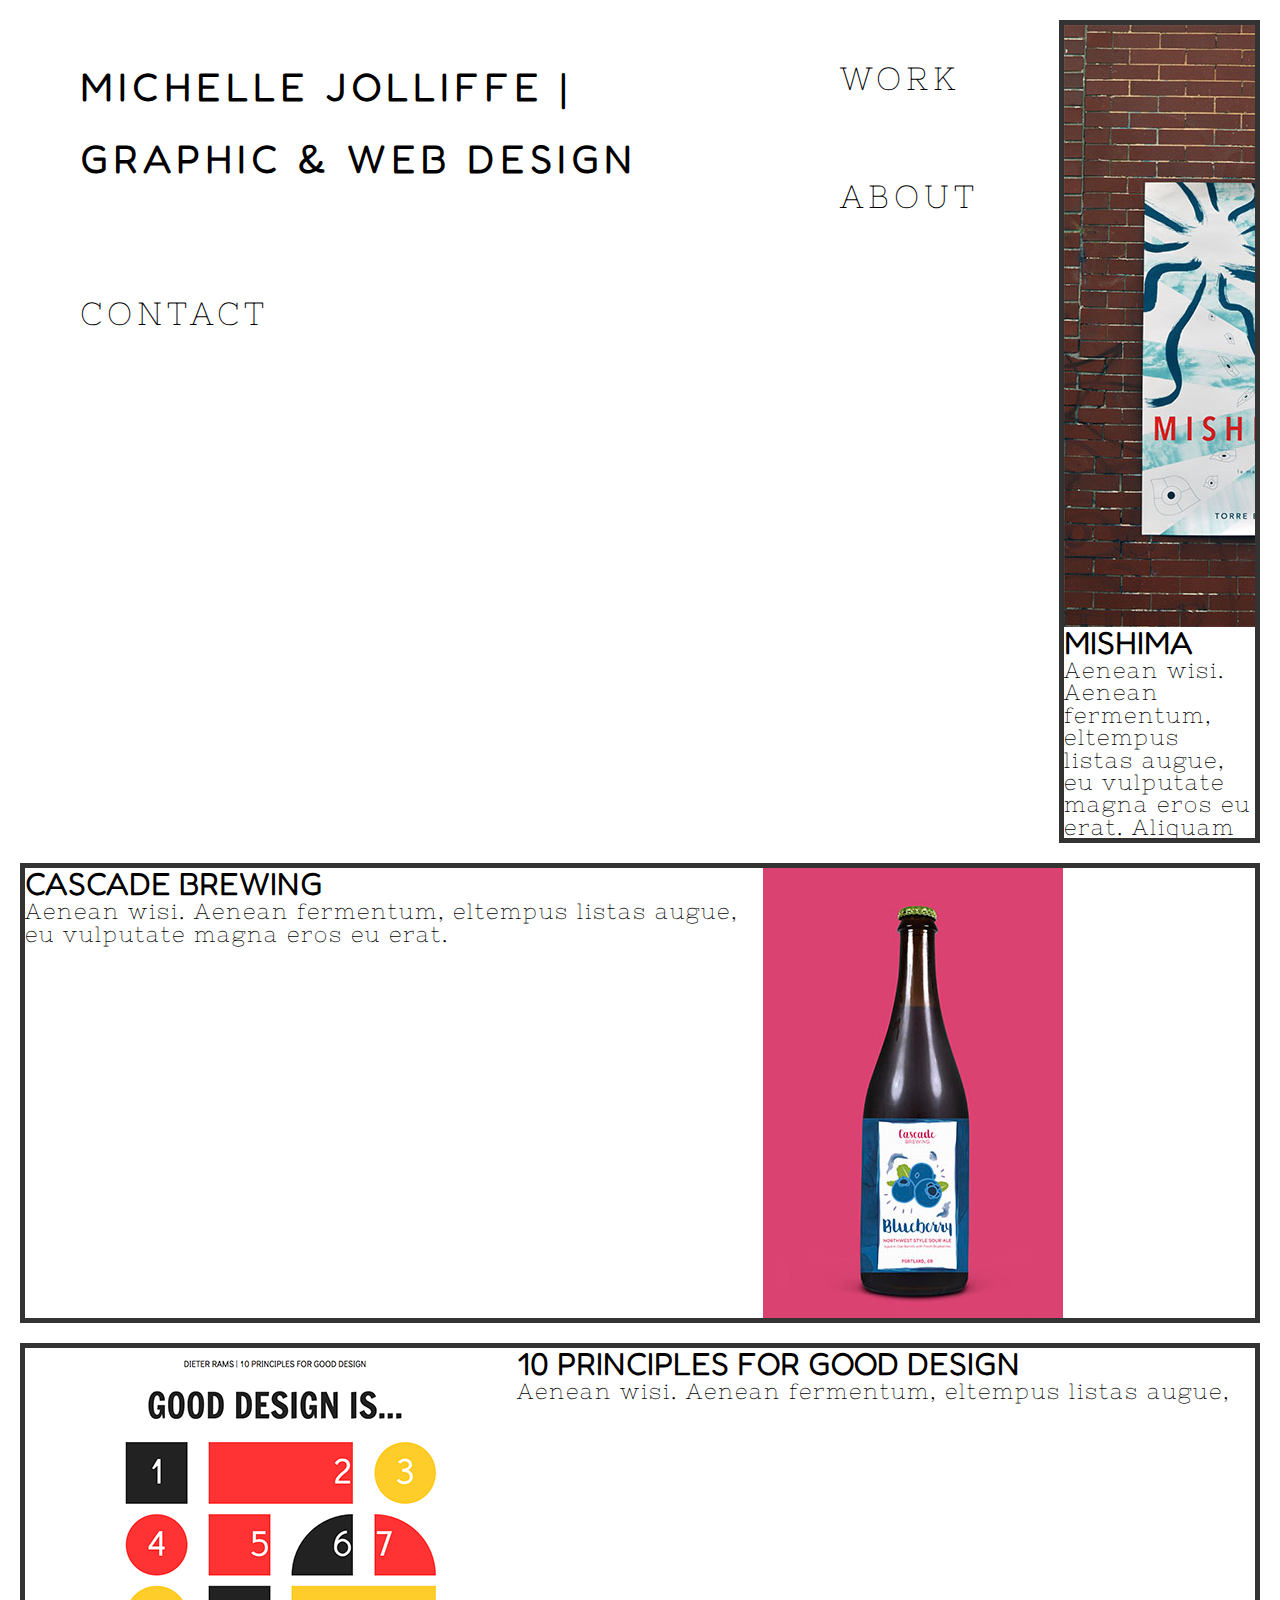
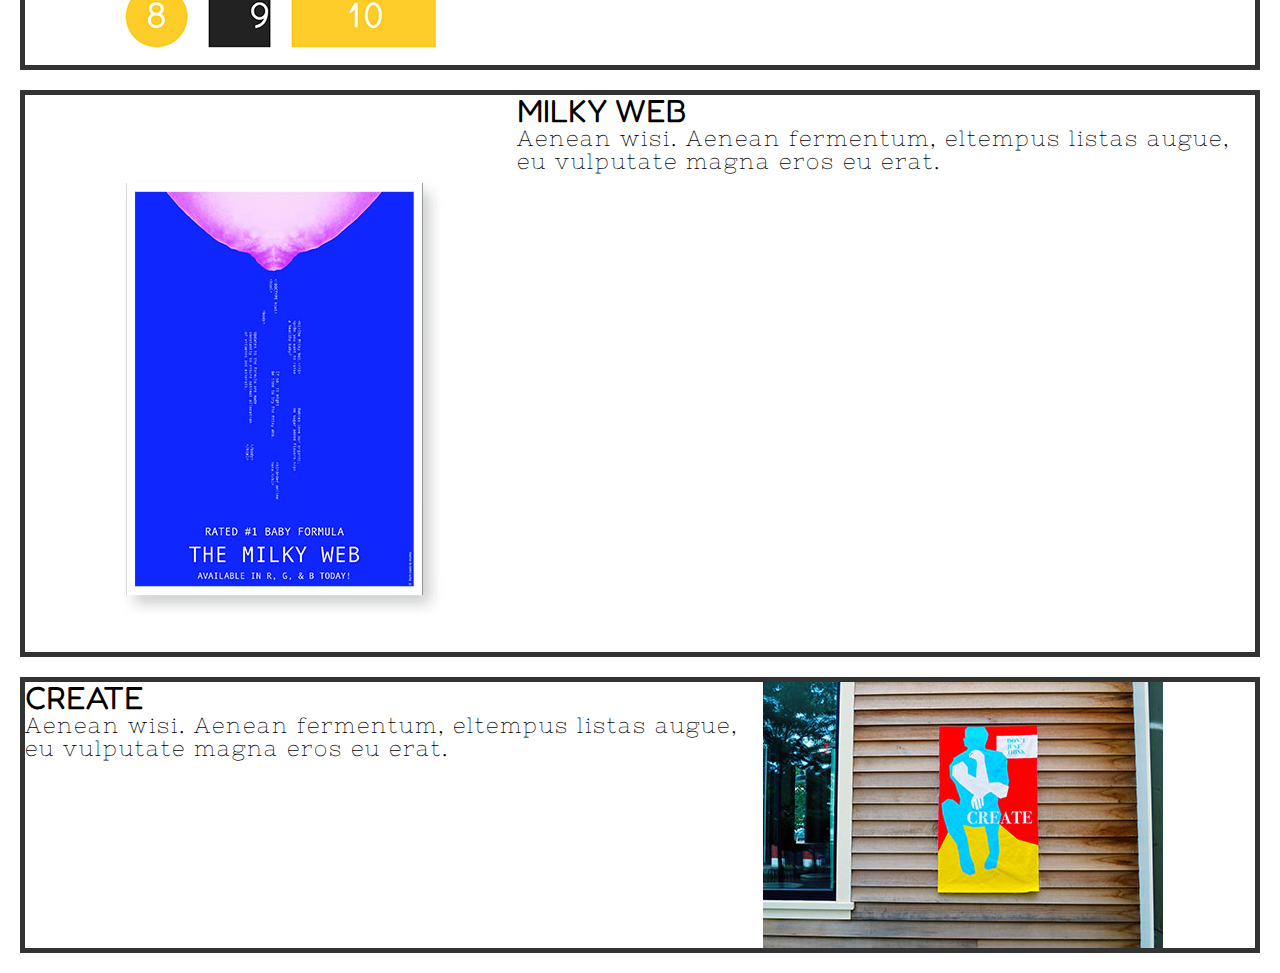
==== index.html @ cec3924f "Fixed navigation" ====
<!DOCTYPE html>
<html>
<head>
    <meta charset="utf-8">
    <meta name="viewport" content="width=device-width, initial-scale=1">
    <title>Michelle Jolliffe | Graphic & Web Design</title>
    <link rel="stylesheet" href="css/style.css">
    <link href='http://fonts.googleapis.com/css?family=Fredoka+One' rel='stylesheet' type='text/css'>
    <link href='http://fonts.googleapis.com/css?family=Nixie+One' rel='stylesheet' type='text/css'>
</head>
<body>
   <header>
      <nav>
         <ul>
            <li><a href="index.html">MICHELLE JOLLIFFE | GRAPHIC & WEB DESIGN</a></li>
            <li><a href="work.html">WORK</a></li>
            <li><a href="about.html">ABOUT</a></li>
            <li><a href="contact.html">CONTACT</a></li>
         </ul>
      </nav>
   </header>
   <main>
       <div class="container">
           <div class="left"><img src="img/mishima400.jpg"></div>
           <h1>MISHIMA</h1>
           <p>Aenean wisi. Aenean fermentum, eltempus listas augue, eu vulputate magna eros eu erat. Aliquam
       </div>
       <div class="container">
           <div class="right"><img src="img/Blueberry300.jpg"></div>
           <h1>CASCADE BREWING</h1>
           <p>Aenean wisi. Aenean fermentum, eltempus listas augue, eu vulputate magna eros eu erat.</p>
       </div>
       <div class="container">
           <div class="left"><img src="img/GoodDesign1-500.png"></div>
           <h1>10 PRINCIPLES FOR GOOD DESIGN</h1>
           <p>Aenean wisi. Aenean fermentum, eltempus listas augue,</p>
       </div>
       <div class="container">
           <div class="left"><img src="img/BoobzWhite500.png"></div>
           <h1>MILKY WEB</h1>
           <p>Aenean wisi. Aenean fermentum, eltempus listas augue, eu vulputate magna eros eu erat.</p>
       </div>
       <div class="container">
           <div class="right"><img src="img/Create400.jpg"></div>
           <h1>CREATE</h1>
           <p>Aenean wisi. Aenean fermentum, eltempus listas augue, eu vulputate magna eros eu erat. </p>
       </div>
   </main>
</body>
</html>
---- css/style.css ----
/* http://meyerweb.com/eric/tools/css/reset/
   v2.0 | 20110126
   License: none (public domain)
*/
html, body, div, span, applet, object, iframe,
h1, h2, h3, h4, h5, h6, p, blockquote, pre,
a, abbr, acronym, address, big, cite, code,
del, dfn, em, img, ins, kbd, q, s, samp,
small, strike, strong, sub, sup, tt, var,
b, u, i, center,
dl, dt, dd, ol, ul, li,
fieldset, form, label, legend,
table, caption, tbody, tfoot, thead, tr, th, td,
article, aside, canvas, details, embed,
figure, figcaption, footer, header, hgroup,
menu, nav, output, ruby, section, summary,
time, mark, audio, video {
  margin: 0;
  padding: 0;
  border: 0;
  font-size: 100%;
  font: inherit;
  vertical-align: baseline;
}

/* HTML5 display-role reset for older browsers */
article, aside, details, figcaption, figure,
footer, header, hgroup, menu, nav, section {
  display: block;
}

body {
  line-height: 1;
}

ol, ul {
  list-style: none;
}

blockquote, q {
  quotes: none;
}

blockquote:before, blockquote:after,
q:before, q:after {
  content: '';
  content: none;
}

table {
  border-collapse: collapse;
  border-spacing: 0;
}

/* ------------------------------------------------------------------------------ *\
   BORDER RADIUS
\* ------------------------------------------------------------------------------ */
/* ------------------------------------------------------------------------------ *\
   TRANSITION
\* ------------------------------------------------------------------------------ */
/* ------------------------------------------------------------------------------ *\
   BOX SHADOW
\* ------------------------------------------------------------------------------ */
/* ------------------------------------------------------------------------------ *\
   LINEAR GRADIENT

   Author: Dan Cederholm
\* ------------------------------------------------------------------------------ */
html {
  background: white;
}

li {
  margin: 0 auto;
  padding: 30px 80px;
  font-family: "Nixie One", cursive;
  font-size: 2em;
  float: left;
  letter-spacing: 5px;
  line-height: 1.8em;
  display: block;
}

li:first-of-type {
  font-family: "Fredoka One", cursive;
  font-size: 2.5em;
  width: 600px;
}

a {
  color: black;
  text-decoration: none;
}

a:hover {
  color: deeppink;
}

.container {
  margin: 20px;
  border: 5px solid #333;
  overflow: auto;
}

.left {
  float: left;
  width: 40%;
}

.right {
  float: right;
  width: 40%;
}

h1 {
  font-family: "Fredoka One", cursive;
  font-size: 2em;
}

p {
  font-family: "Nixie One", cursive;
  font-size: 1.4em;
  letter-spacing: 2px;
  text-align: left;
}

img {
  display: block;
}
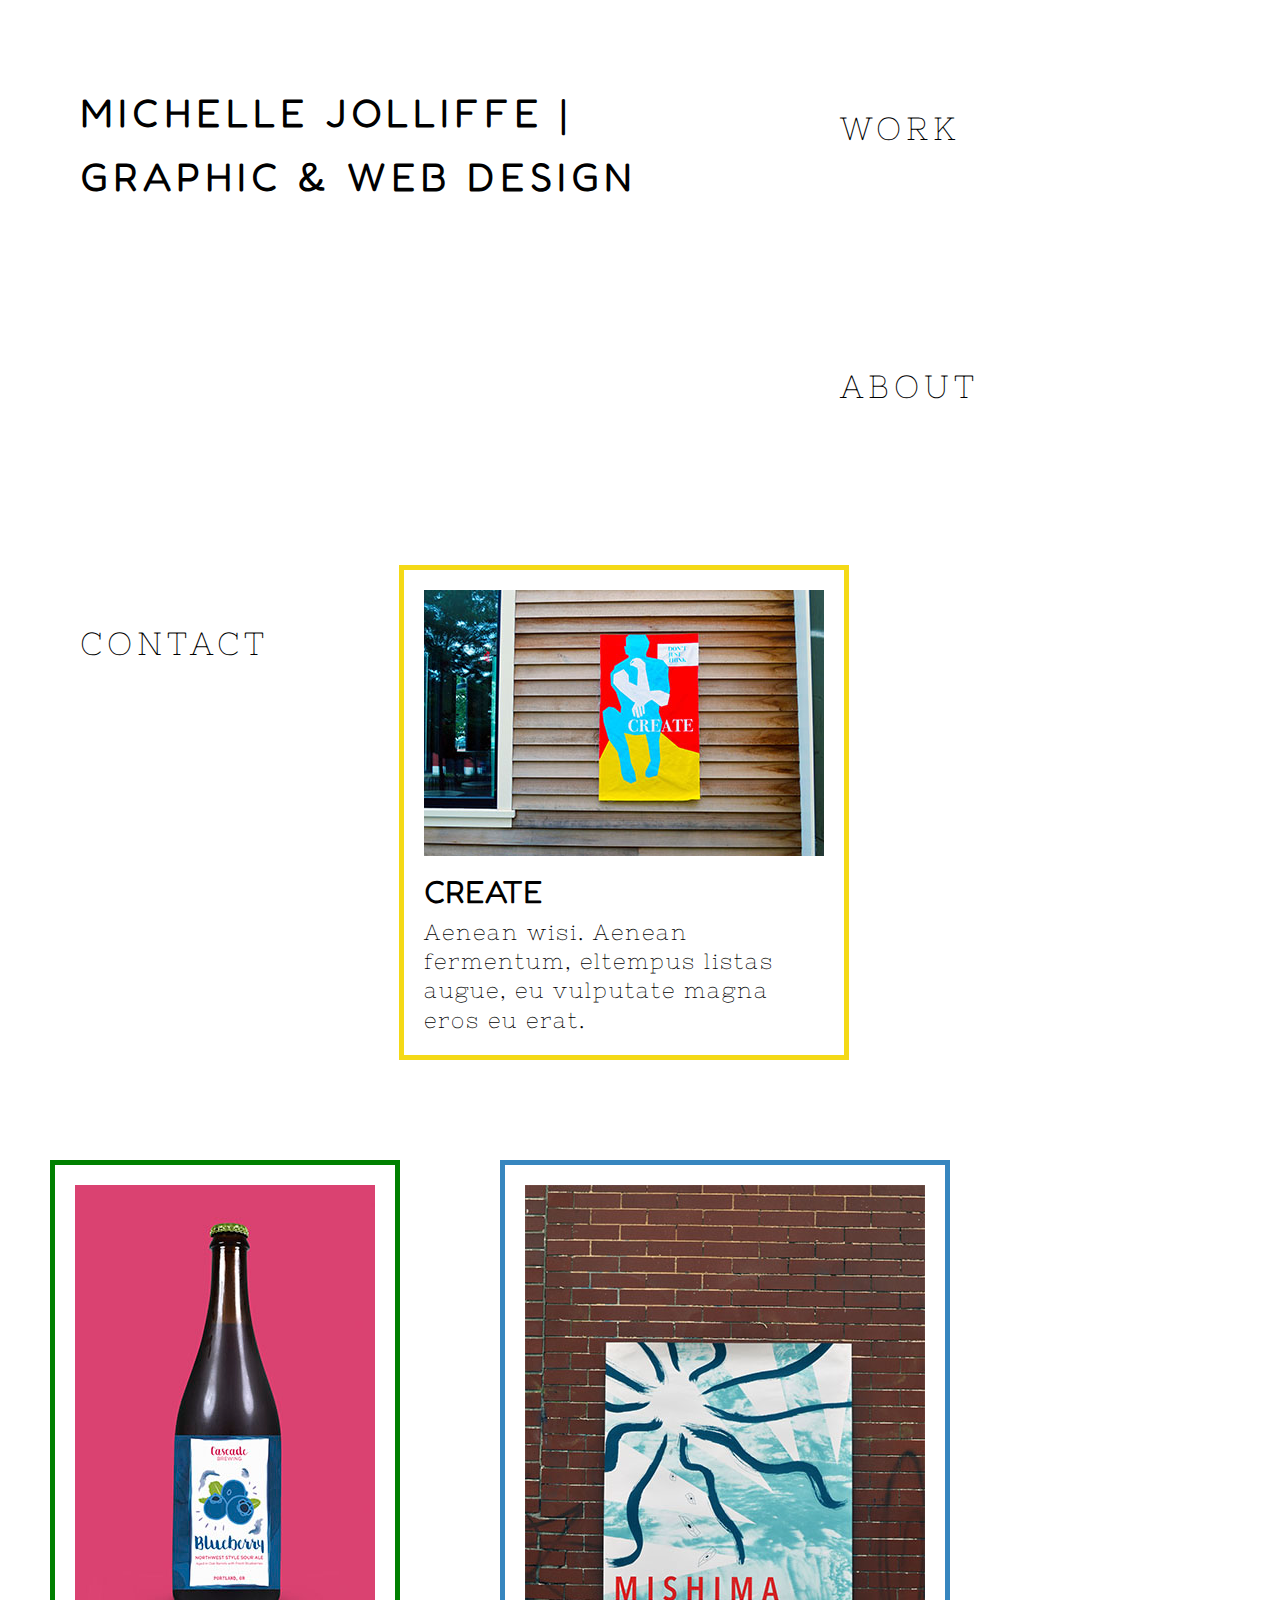
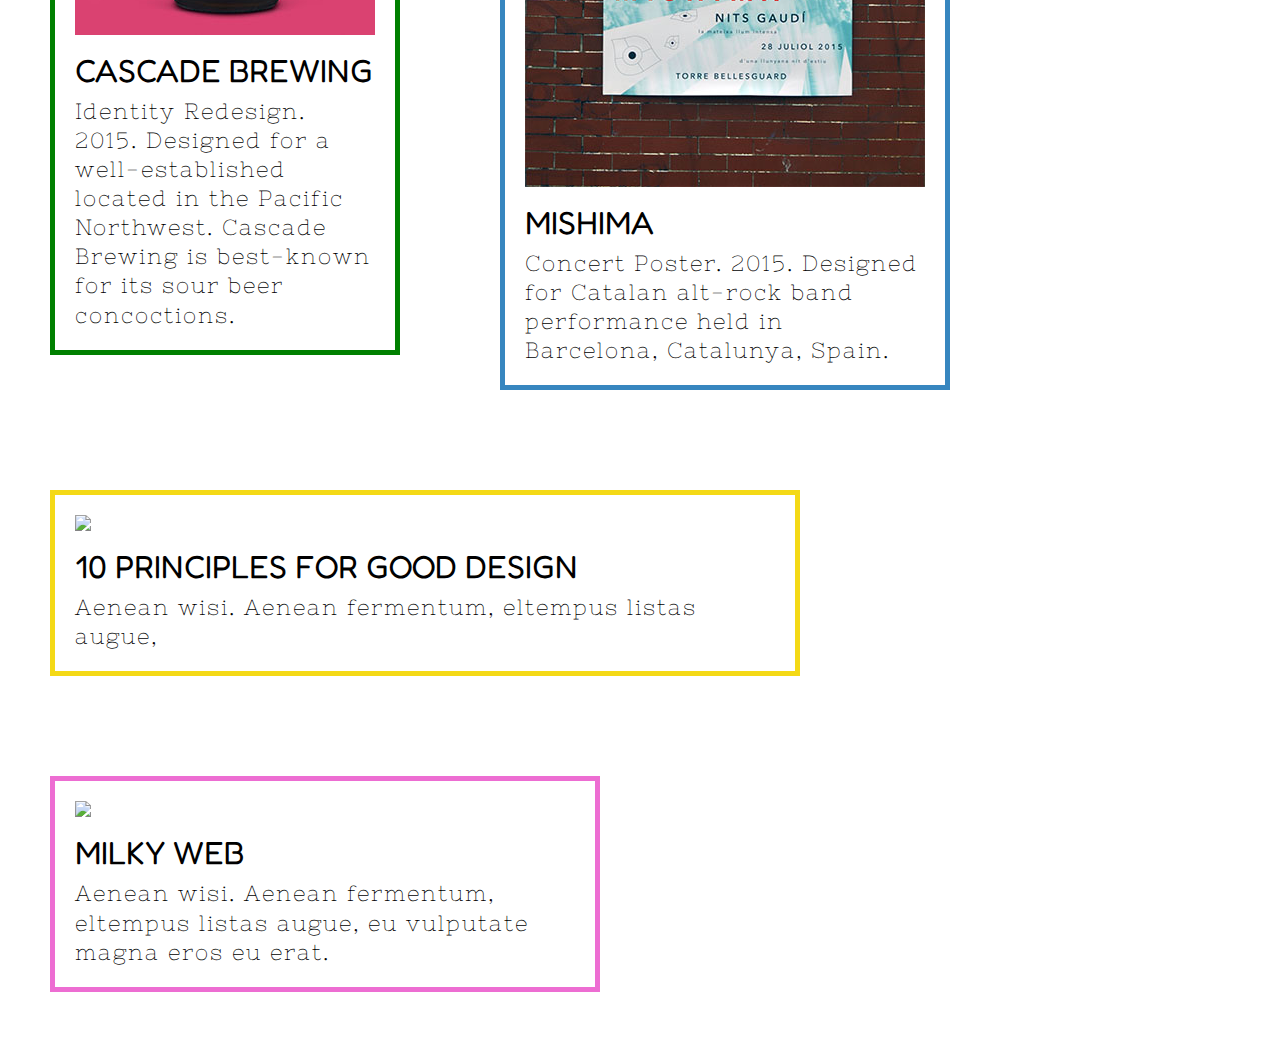
==== commit a2bdd9ed: "Rearrange content to float based on size" ====
--- a/index.html
+++ b/index.html
@@ -20,31 +20,31 @@
       </nav>
    </header>
    <main>
-       <div class="container">
-           <div class="left"><img src="img/mishima400.jpg"></div>
-           <h1>MISHIMA</h1>
-           <p>Aenean wisi. Aenean fermentum, eltempus listas augue, eu vulputate magna eros eu erat. Aliquam
-       </div>
-       <div class="container">
-           <div class="right"><img src="img/Blueberry300.jpg"></div>
-           <h1>CASCADE BREWING</h1>
-           <p>Aenean wisi. Aenean fermentum, eltempus listas augue, eu vulputate magna eros eu erat.</p>
-       </div>
-       <div class="container">
-           <div class="left"><img src="img/GoodDesign1-500.png"></div>
-           <h1>10 PRINCIPLES FOR GOOD DESIGN</h1>
-           <p>Aenean wisi. Aenean fermentum, eltempus listas augue,</p>
-       </div>
-       <div class="container">
-           <div class="left"><img src="img/BoobzWhite500.png"></div>
-           <h1>MILKY WEB</h1>
-           <p>Aenean wisi. Aenean fermentum, eltempus listas augue, eu vulputate magna eros eu erat.</p>
-       </div>
-       <div class="container">
+       <div class="container5">
            <div class="right"><img src="img/Create400.jpg"></div>
            <h1>CREATE</h1>
            <p>Aenean wisi. Aenean fermentum, eltempus listas augue, eu vulputate magna eros eu erat. </p>
        </div>
+       <div class="container2">
+           <div class="right"><img src="img/Blueberry300.jpg"></div>
+           <h1>CASCADE BREWING</h1>
+           <p>Identity Redesign. 2015. Designed for a well-established located in the Pacific Northwest. Cascade Brewing is best-known for its sour beer concoctions.</p>
+       </div>
+       <div class="container">
+           <div><img src="img/mishima400.jpg"></div>
+           <h1>MISHIMA</h1>
+           <p>Concert Poster. 2015. Designed for Catalan alt-rock band performance held in Barcelona, Catalunya, Spain.</p>
+       </div>
+       <div class="container3">
+           <div class="left"><img src="img/GoodDesign1-500.jpg"></div>
+           <h1>10 PRINCIPLES FOR GOOD DESIGN</h1>
+           <p>Aenean wisi. Aenean fermentum, eltempus listas augue,</p>
+       </div>
+       <div class="container4">
+           <div class="left"><img src="img/BoobzWhite500.jpg"></div>
+           <h1>MILKY WEB</h1>
+           <p>Aenean wisi. Aenean fermentum, eltempus listas augue, eu vulputate magna eros eu erat.</p>
+       </div>
    </main>
 </body>
 </html>
--- a/css/style.css
+++ b/css/style.css
@@ -71,8 +71,8 @@
 }
 
 li {
-  margin: 0 auto;
-  padding: 30px 80px;
+  margin: 50px auto;
+  padding: 50px 80px;
   font-family: "Nixie One", cursive;
   font-size: 2em;
   float: left;
@@ -85,6 +85,8 @@
   font-family: "Fredoka One", cursive;
   font-size: 2.5em;
   width: 600px;
+  padding: 30px 80px;
+  line-height: 1.6em;
 }
 
 a {
@@ -97,21 +99,61 @@
 }
 
 .container {
-  margin: 20px;
-  border: 5px solid #333;
-  overflow: auto;
+  margin: 50px;
+  padding: 20px;
+  border: 5px solid rgba(42, 126, 187, 0.94);
+  overflow: scroll;
+  width: 400px;
+  float: left;
 }
 
+.container2 {
+  margin: 50px;
+  padding: 20px;
+  border: 5px solid green;
+  overflow: scroll;
+  width: 300px;
+  float: left;
+}
+
+.container3 {
+  margin: 50px;
+  padding: 20px;
+  border: 5px solid #f4d916;
+  overflow: scroll;
+  width: 700px;
+  float: left;
+}
+
+.container4 {
+  margin: 50px;
+  padding: 20px;
+  border: 5px solid #ed6dd2;
+  overflow: scroll;
+  width: 500px;
+  float: left;
+}
+
+.container5 {
+  margin: 50px;
+  padding: 20px;
+  border: 5px solid #f4d916;
+  overflow: scroll;
+  width: 400px;
+  float: left;
+}
+
+/*
 .left {
   float: left;
-  width: 40%;
+  width: 600px;
 }
 
 .right {
   float: right;
-  width: 40%;
+  width: 600px;
 }
-
+*/
 h1 {
   font-family: "Fredoka One", cursive;
   font-size: 2em;
@@ -121,9 +163,13 @@
   font-family: "Nixie One", cursive;
   font-size: 1.4em;
   letter-spacing: 2px;
+  line-height: 1.3em;
   text-align: left;
+  padding-top: 10px;
 }
 
 img {
   display: block;
+  alignment: center;
+  padding: 0px 20px 20px 0px;
 }
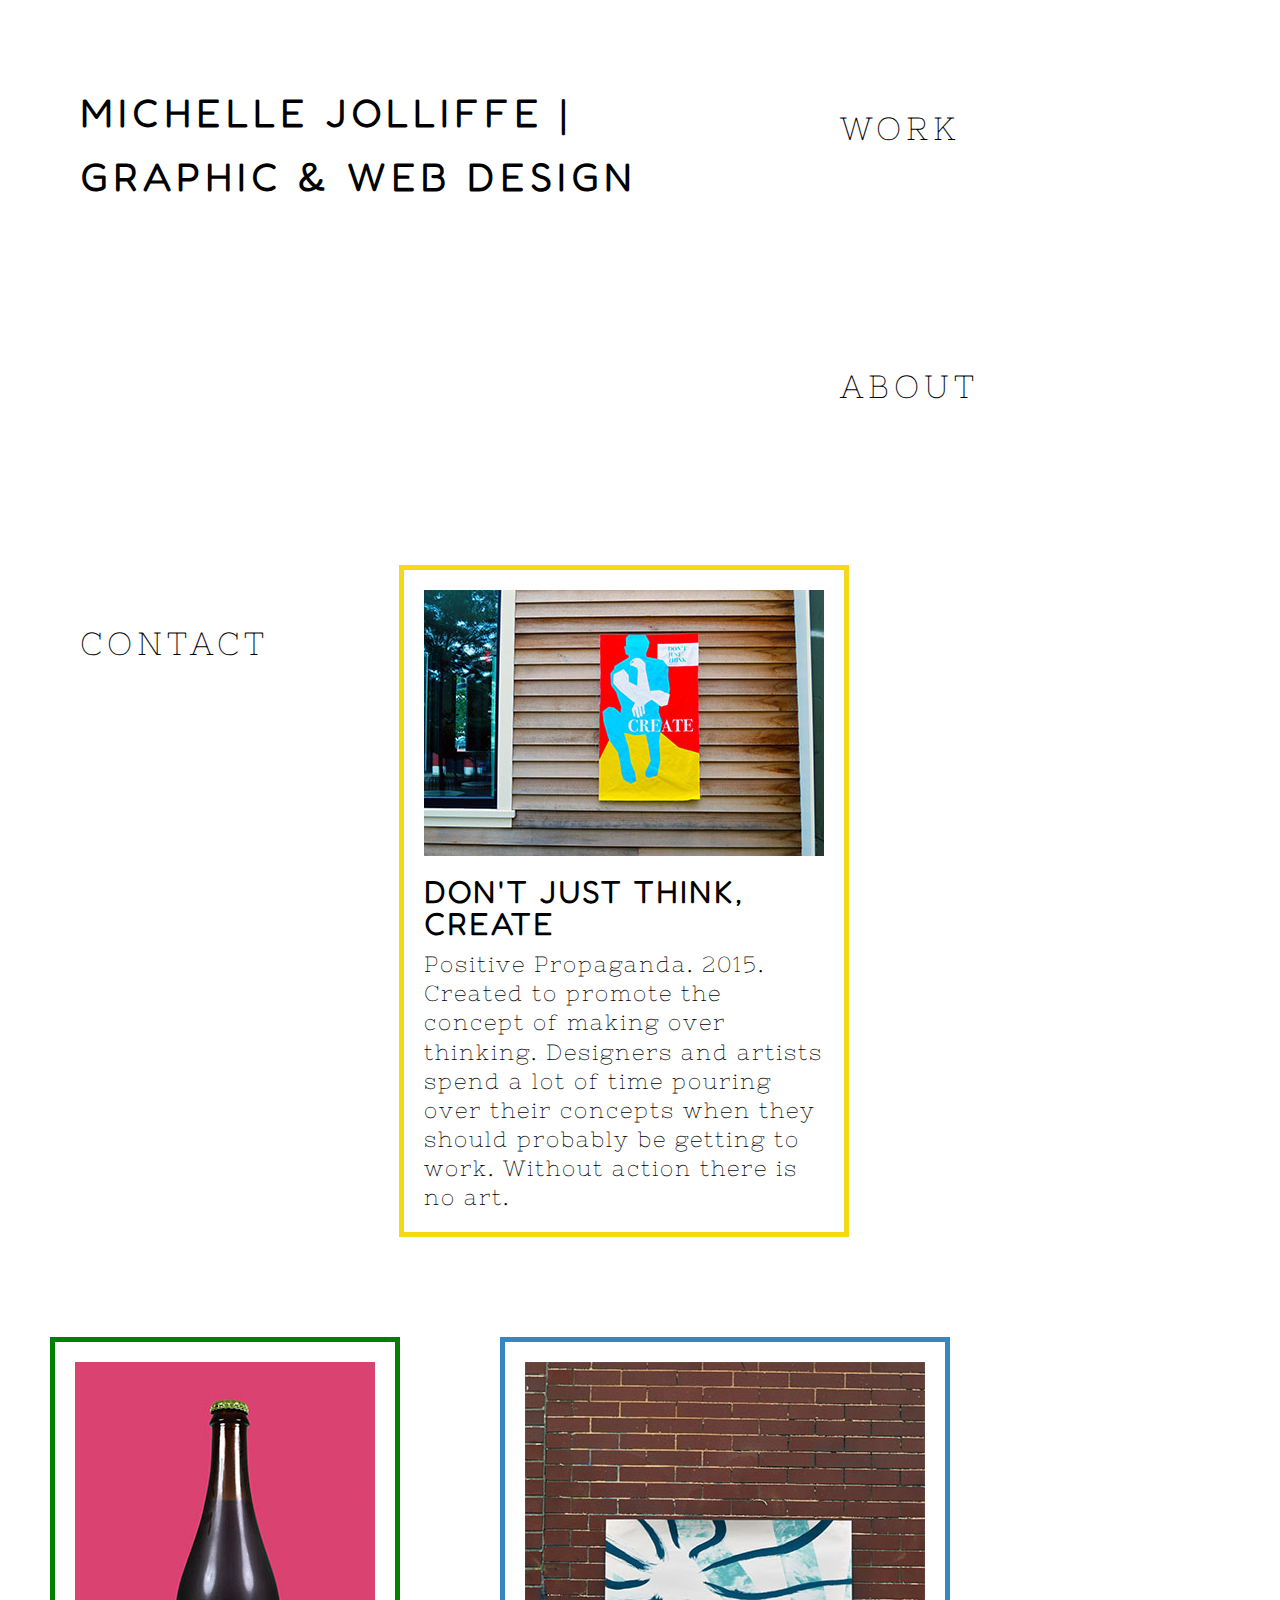
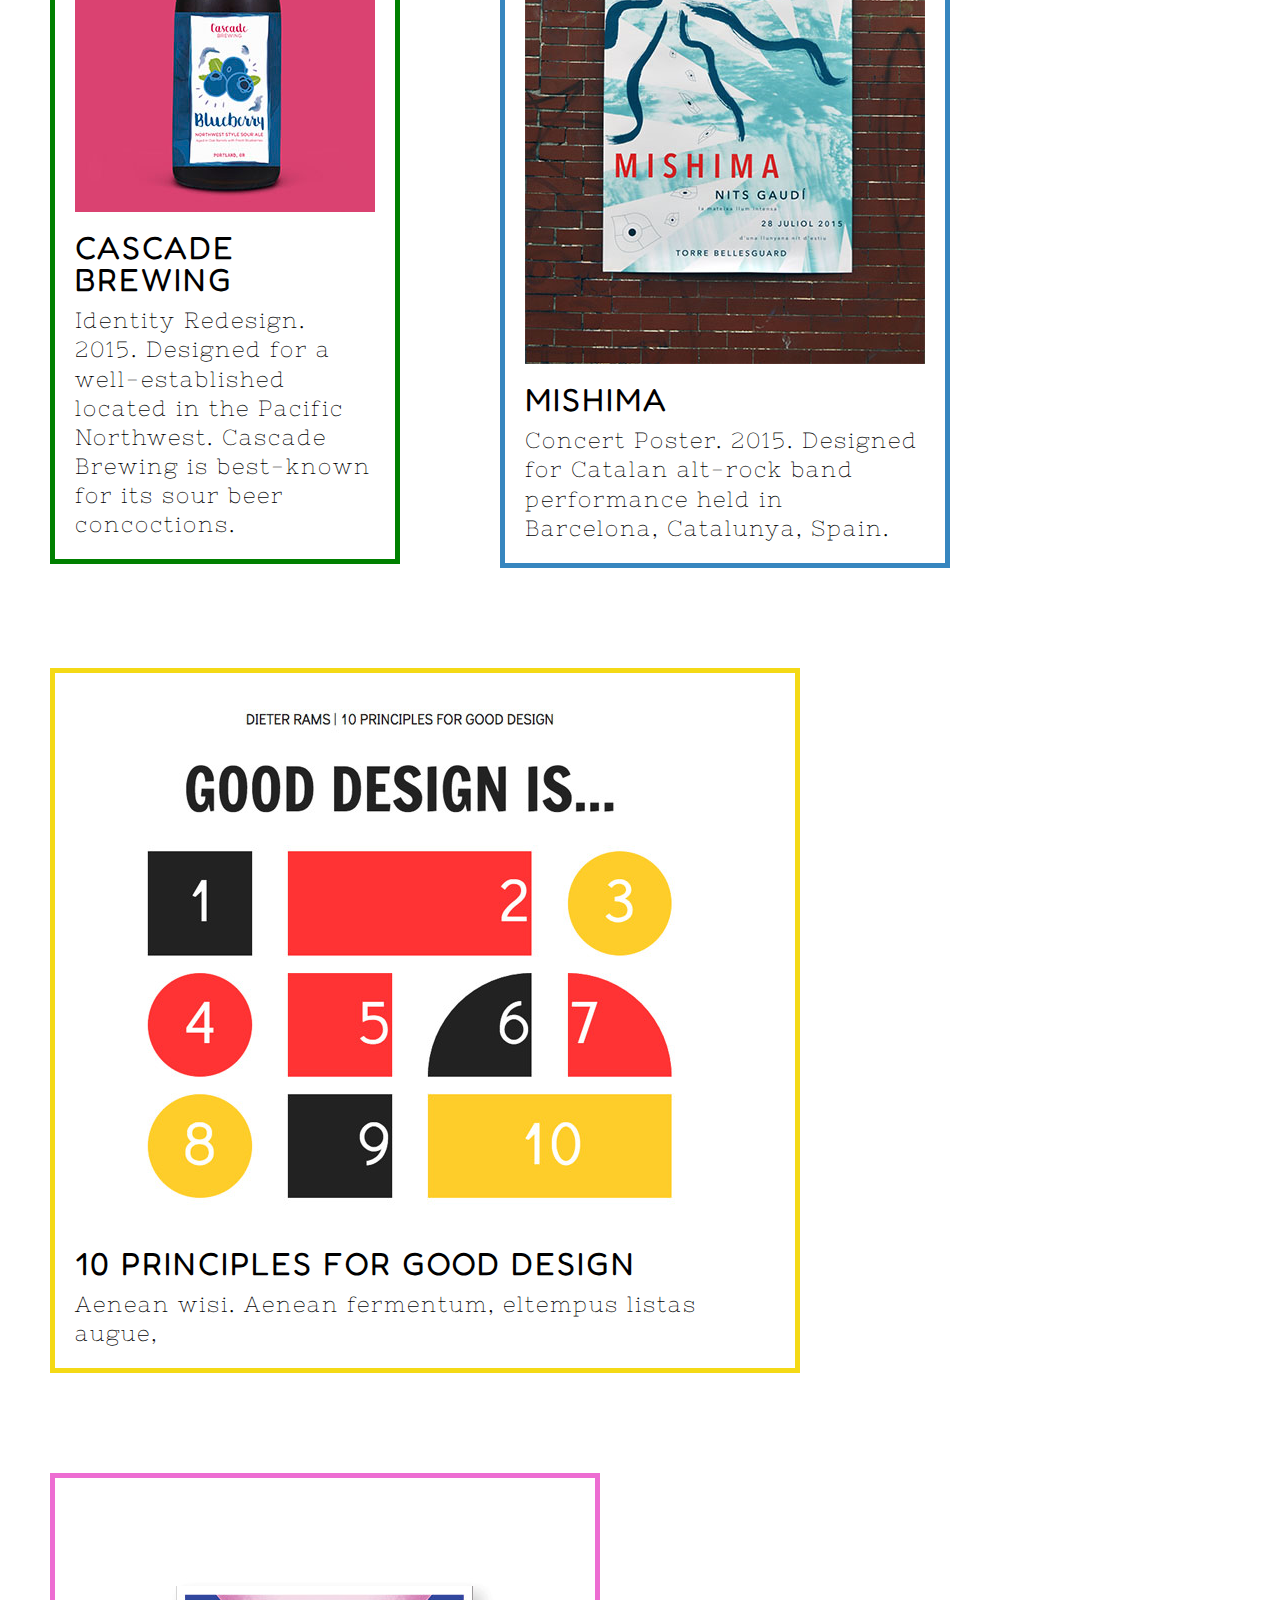
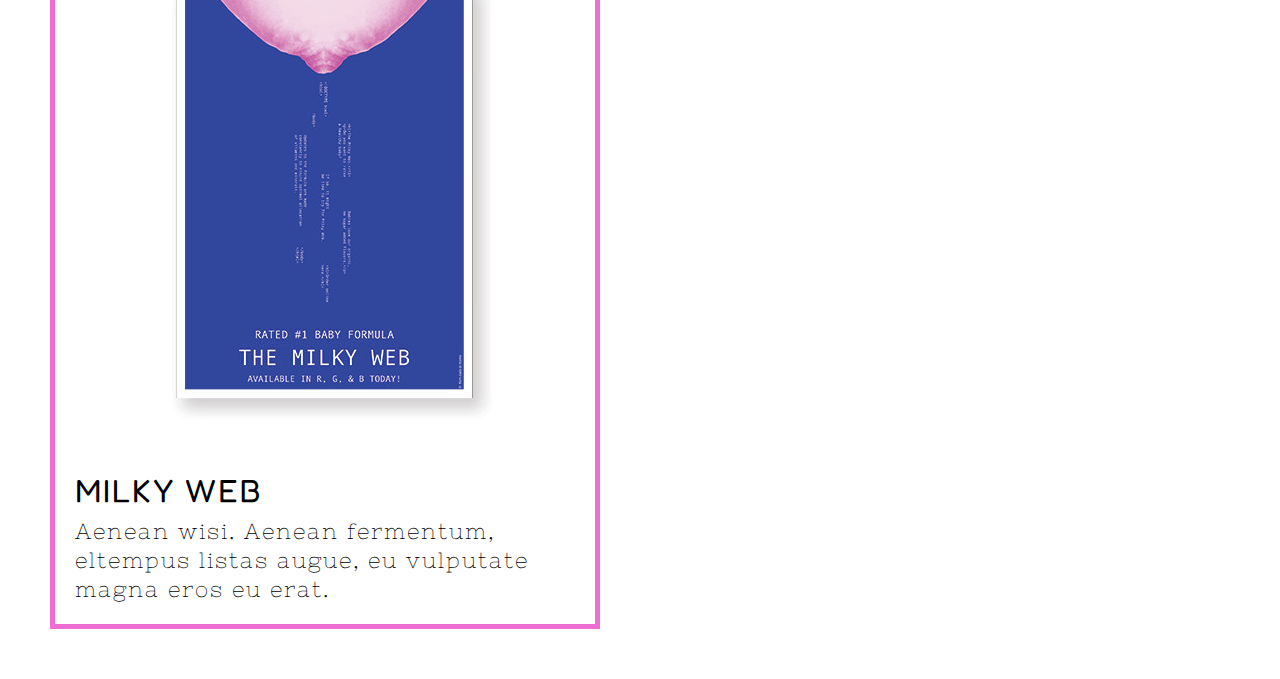
==== commit 55ab4de7: "Removed unneccesary classes" ====
--- a/index.html
+++ b/index.html
@@ -21,12 +21,12 @@
    </header>
    <main>
        <div class="container5">
-           <div class="right"><img src="img/Create400.jpg"></div>
-           <h1>CREATE</h1>
-           <p>Aenean wisi. Aenean fermentum, eltempus listas augue, eu vulputate magna eros eu erat. </p>
+           <div><img src="img/Create400.jpg"></div>
+           <h1>DON'T JUST THINK, CREATE</h1>
+           <p>Positive Propaganda. 2015. Created to promote the concept of making over thinking. Designers and artists spend a lot of time pouring over their concepts when they should probably be getting to work. Without action there is no art.</p>
        </div>
        <div class="container2">
-           <div class="right"><img src="img/Blueberry300.jpg"></div>
+           <div><img src="img/Blueberry300.jpg"></div>
            <h1>CASCADE BREWING</h1>
            <p>Identity Redesign. 2015. Designed for a well-established located in the Pacific Northwest. Cascade Brewing is best-known for its sour beer concoctions.</p>
        </div>
@@ -36,12 +36,12 @@
            <p>Concert Poster. 2015. Designed for Catalan alt-rock band performance held in Barcelona, Catalunya, Spain.</p>
        </div>
        <div class="container3">
-           <div class="left"><img src="img/GoodDesign1-500.jpg"></div>
+           <div><img src="img/GoodDesign1-500.jpg"></div>
            <h1>10 PRINCIPLES FOR GOOD DESIGN</h1>
            <p>Aenean wisi. Aenean fermentum, eltempus listas augue,</p>
        </div>
        <div class="container4">
-           <div class="left"><img src="img/BoobzWhite500.jpg"></div>
+           <div><img src="img/BoobzWhite500.jpg"></div>
            <h1>MILKY WEB</h1>
            <p>Aenean wisi. Aenean fermentum, eltempus listas augue, eu vulputate magna eros eu erat.</p>
        </div>
--- a/css/style.css
+++ b/css/style.css
@@ -143,20 +143,10 @@
   float: left;
 }
 
-/*
-.left {
-  float: left;
-  width: 600px;
-}
-
-.right {
-  float: right;
-  width: 600px;
-}
-*/
 h1 {
   font-family: "Fredoka One", cursive;
   font-size: 2em;
+  letter-spacing: 2px;
 }
 
 p {
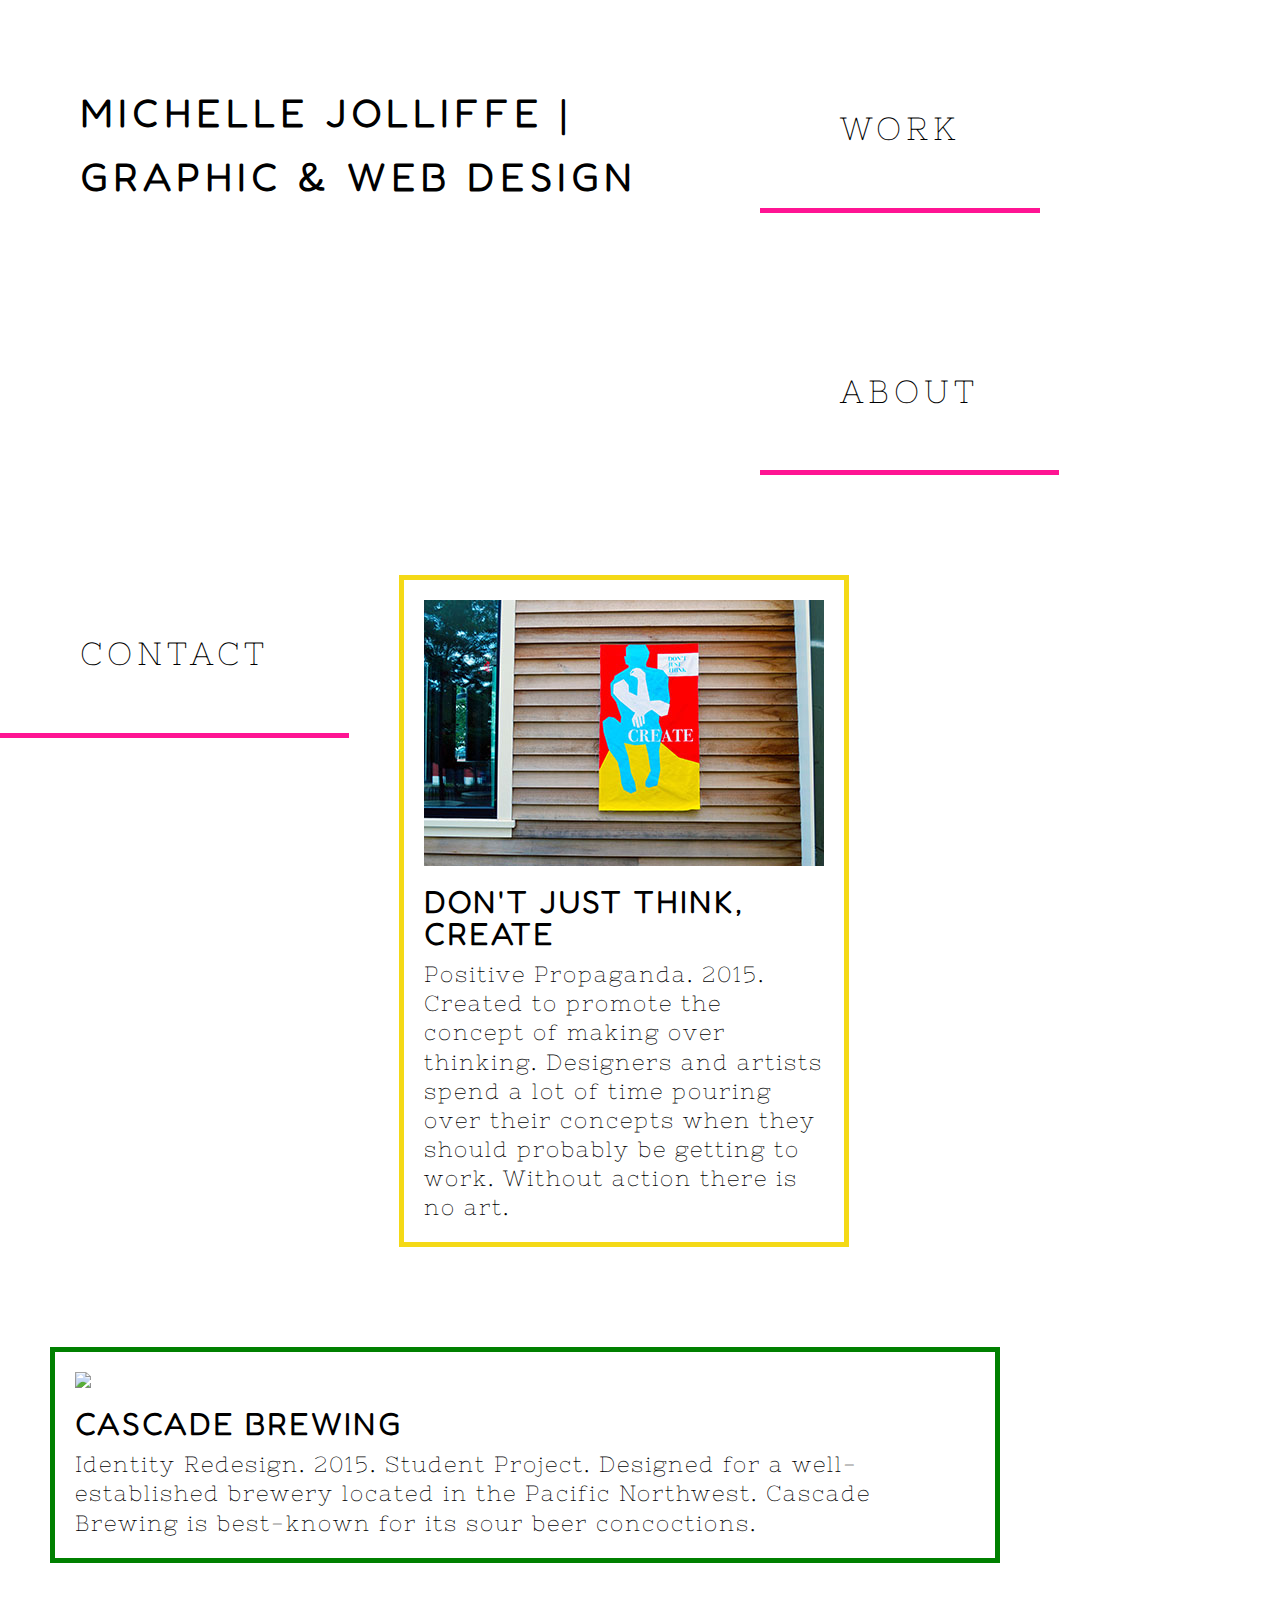
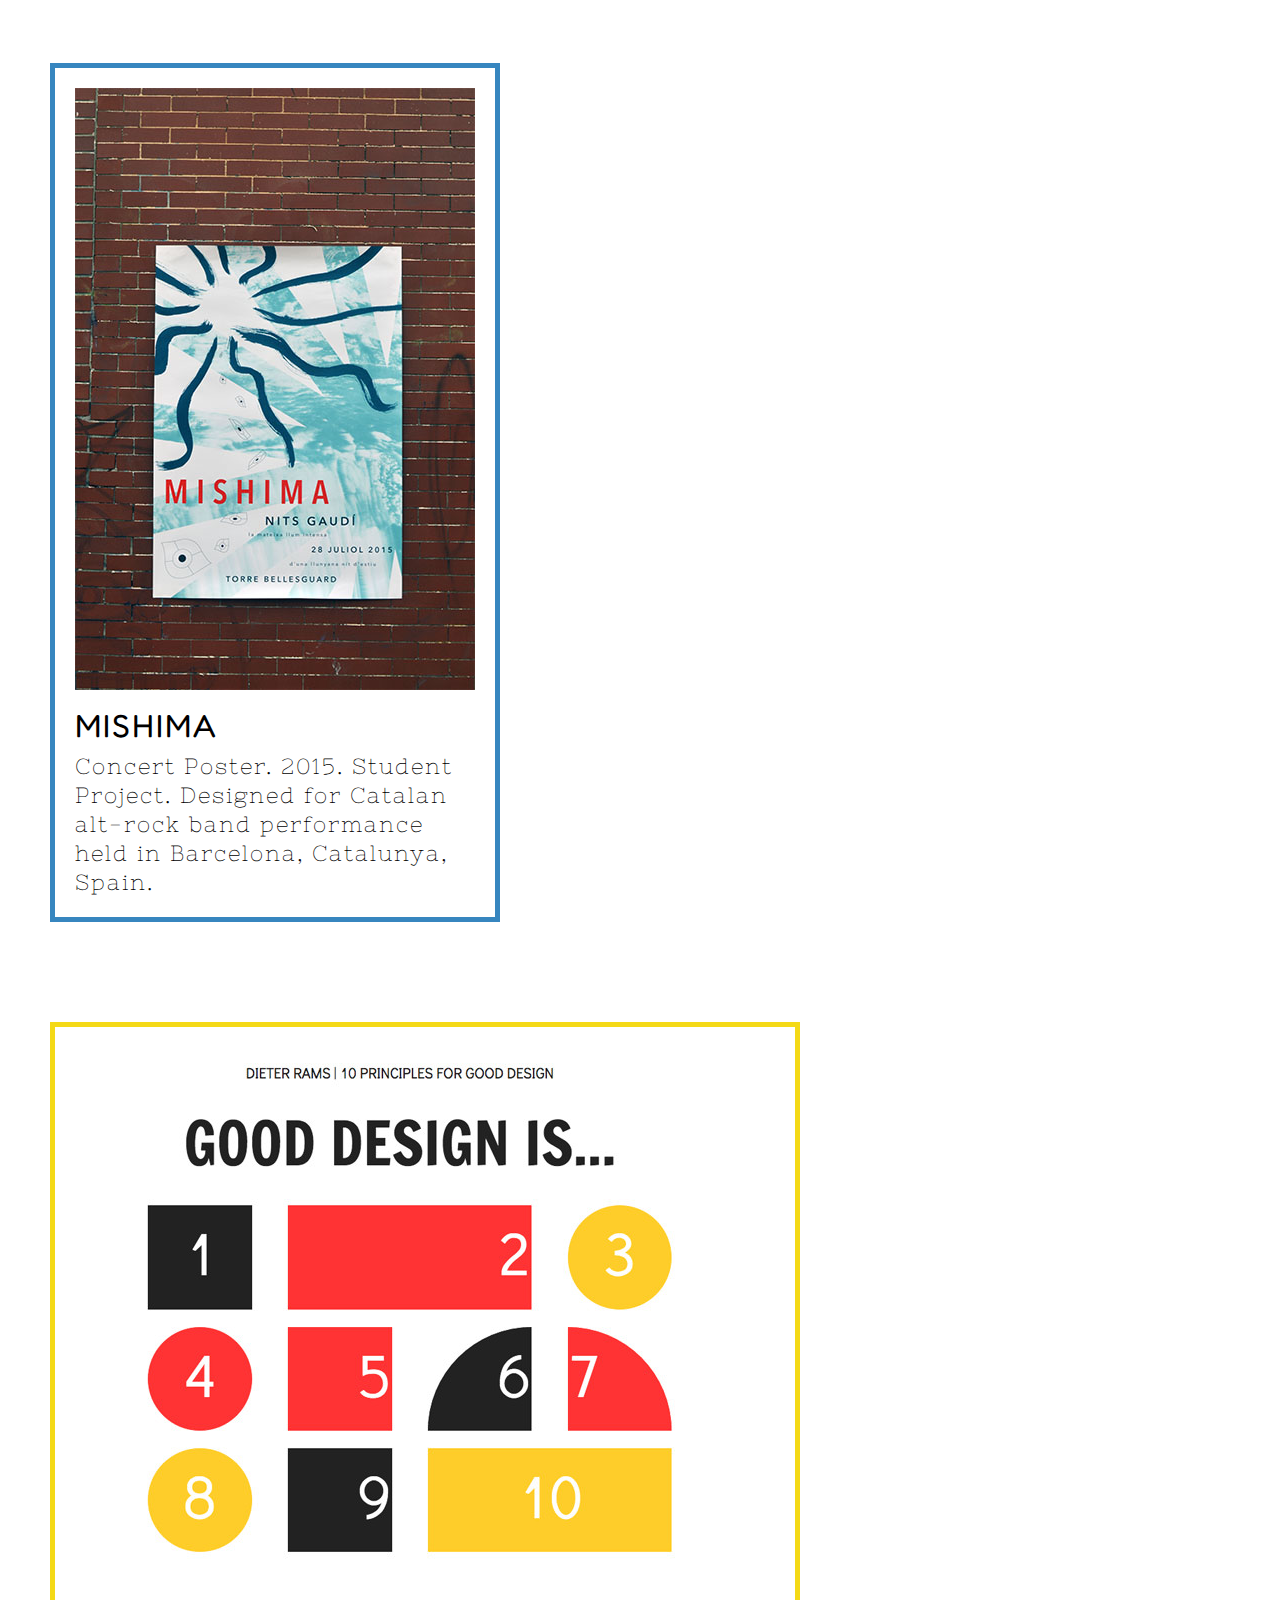
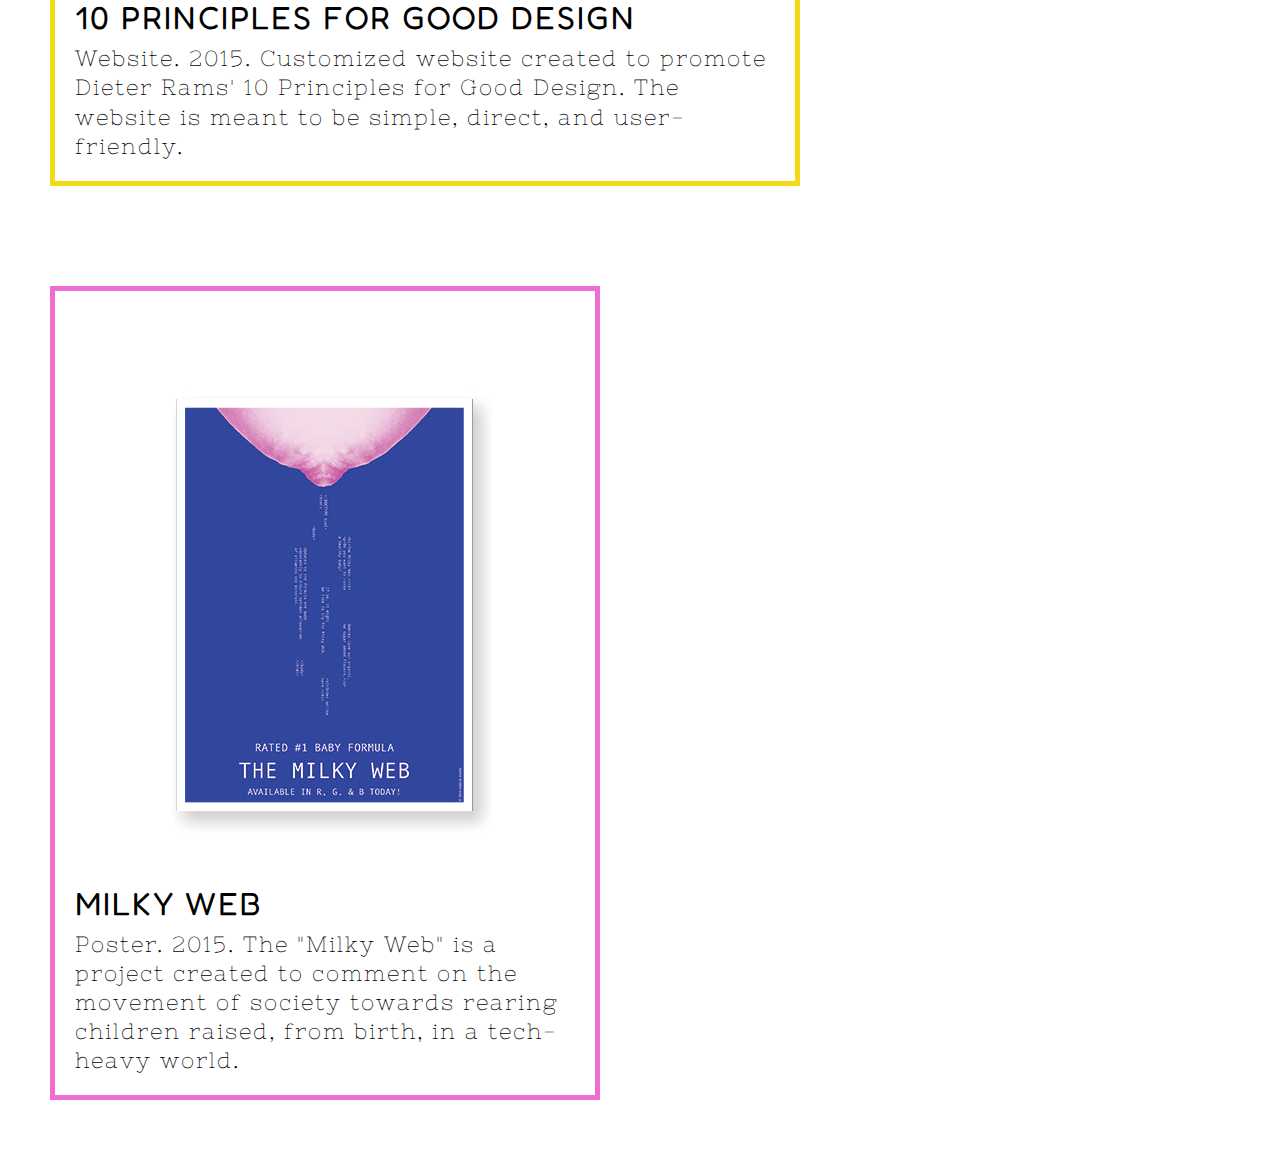
==== commit b9b84bc4: "Added more detailed content to photo descriptions" ====
--- a/index.html
+++ b/index.html
@@ -26,24 +26,24 @@
            <p>Positive Propaganda. 2015. Created to promote the concept of making over thinking. Designers and artists spend a lot of time pouring over their concepts when they should probably be getting to work. Without action there is no art.</p>
        </div>
        <div class="container2">
-           <div><img src="img/Blueberry300.jpg"></div>
+           <div><img src="img/Beer.jpg"></div>
            <h1>CASCADE BREWING</h1>
-           <p>Identity Redesign. 2015. Designed for a well-established located in the Pacific Northwest. Cascade Brewing is best-known for its sour beer concoctions.</p>
+           <p>Identity Redesign. 2015. Student Project. Designed for a well-established brewery located in the Pacific Northwest. Cascade Brewing is best-known for its sour beer concoctions.</p>
        </div>
        <div class="container">
            <div><img src="img/mishima400.jpg"></div>
            <h1>MISHIMA</h1>
-           <p>Concert Poster. 2015. Designed for Catalan alt-rock band performance held in Barcelona, Catalunya, Spain.</p>
+           <p>Concert Poster. 2015. Student Project. Designed for Catalan alt-rock band performance held in Barcelona, Catalunya, Spain.</p>
        </div>
        <div class="container3">
            <div><img src="img/GoodDesign1-500.jpg"></div>
            <h1>10 PRINCIPLES FOR GOOD DESIGN</h1>
-           <p>Aenean wisi. Aenean fermentum, eltempus listas augue,</p>
+           <p>Website. 2015. Customized website created to promote Dieter Rams' 10 Principles for Good Design. The website is meant to be simple, direct, and user-friendly.</p>
        </div>
        <div class="container4">
            <div><img src="img/BoobzWhite500.jpg"></div>
            <h1>MILKY WEB</h1>
-           <p>Aenean wisi. Aenean fermentum, eltempus listas augue, eu vulputate magna eros eu erat.</p>
+           <p>Poster. 2015. The "Milky Web" is a project created to comment on the movement of society towards rearing children raised, from birth, in a tech-heavy world.</p>
        </div>
    </main>
 </body>
--- a/css/style.css
+++ b/css/style.css
@@ -79,6 +79,7 @@
   letter-spacing: 5px;
   line-height: 1.8em;
   display: block;
+  border-bottom: 5px solid deeppink;
 }
 
 li:first-of-type {
@@ -87,6 +88,7 @@
   width: 600px;
   padding: 30px 80px;
   line-height: 1.6em;
+  border-bottom: none;
 }
 
 a {
@@ -112,7 +114,7 @@
   padding: 20px;
   border: 5px solid green;
   overflow: scroll;
-  width: 300px;
+  width: 900px;
   float: left;
 }
 
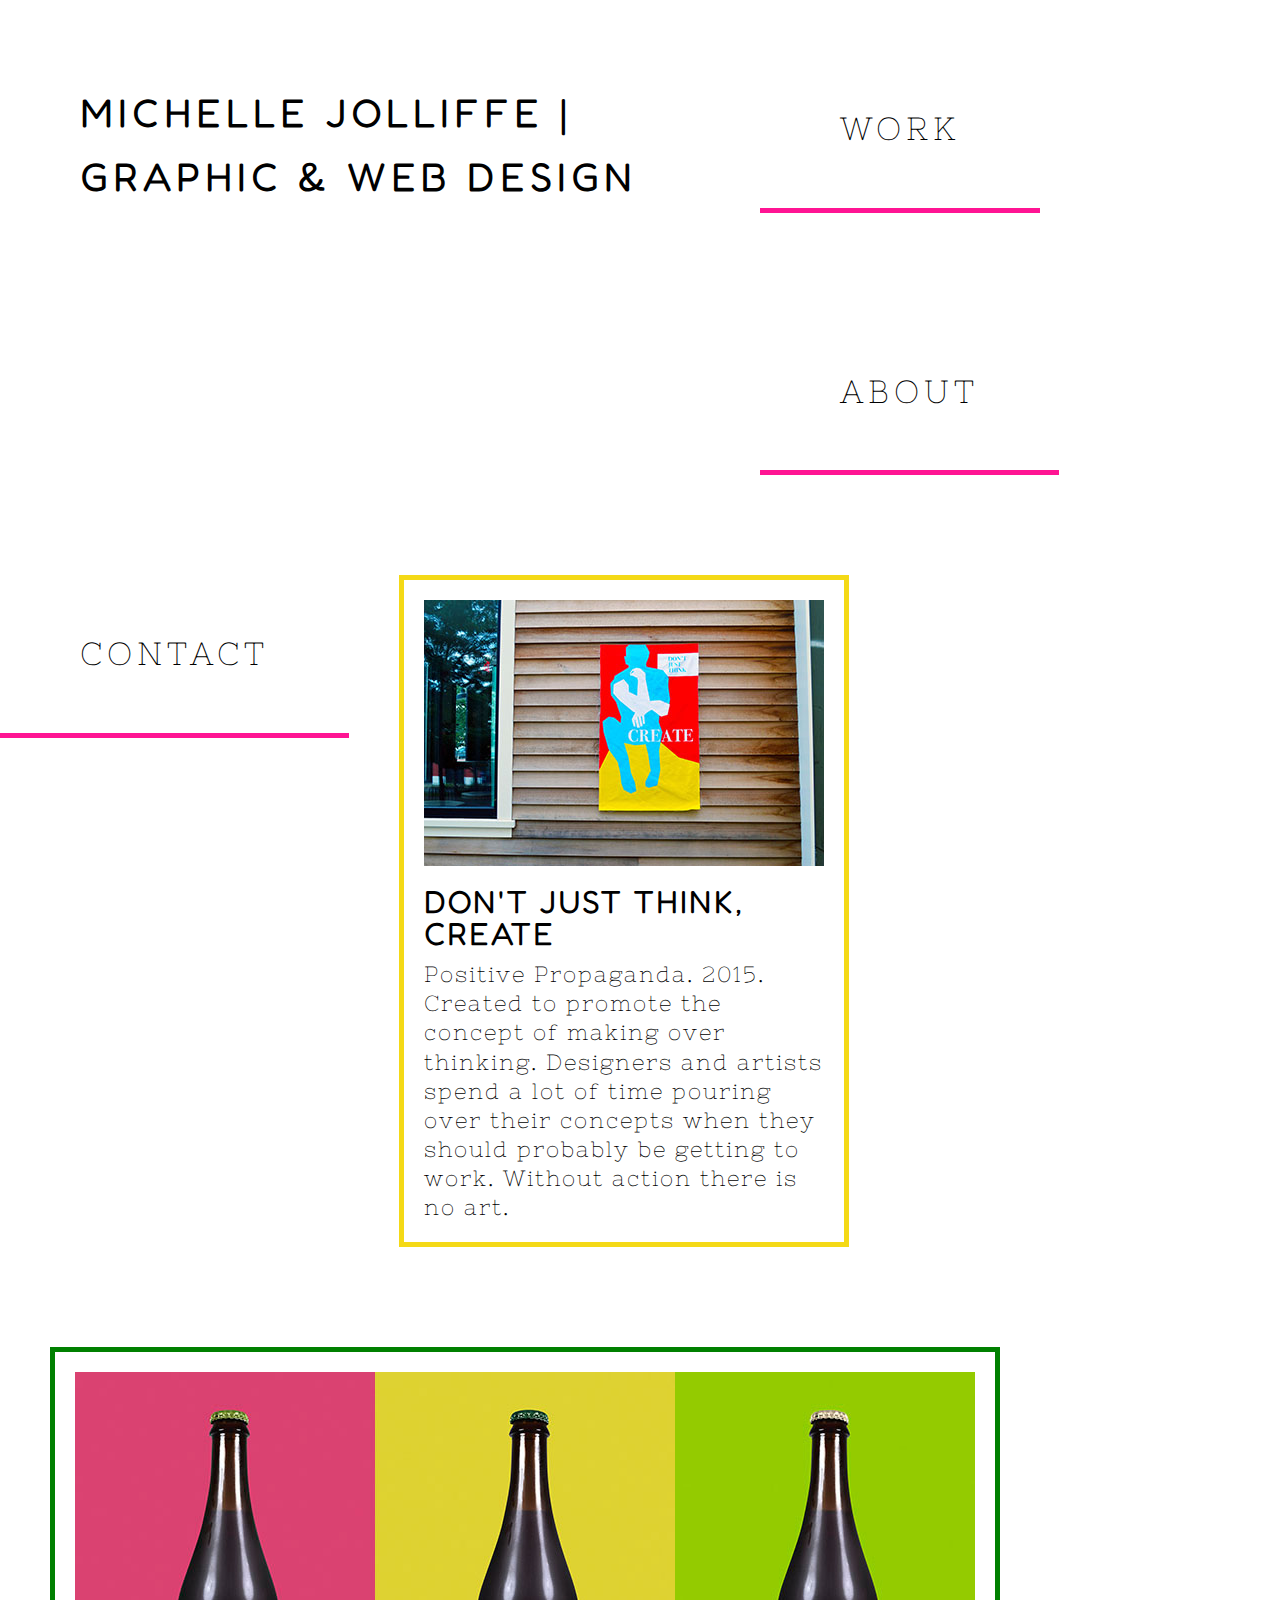
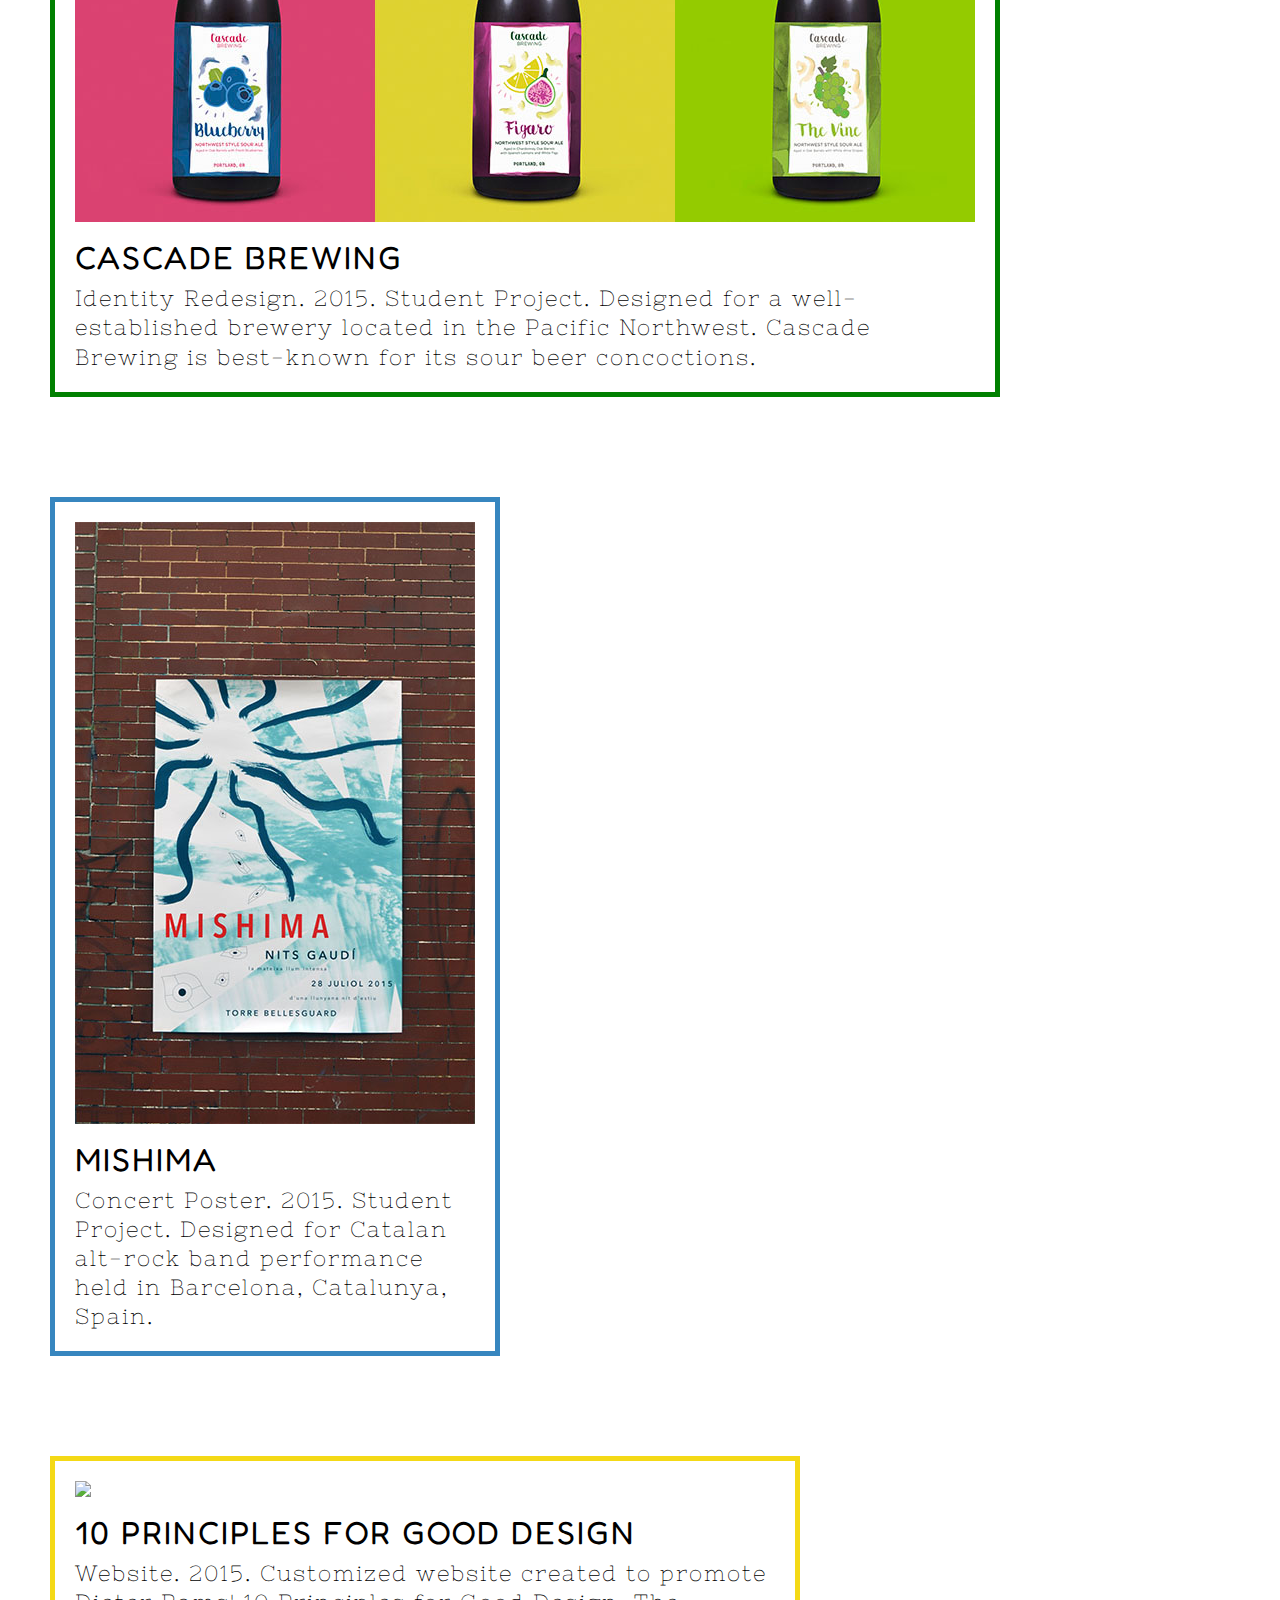
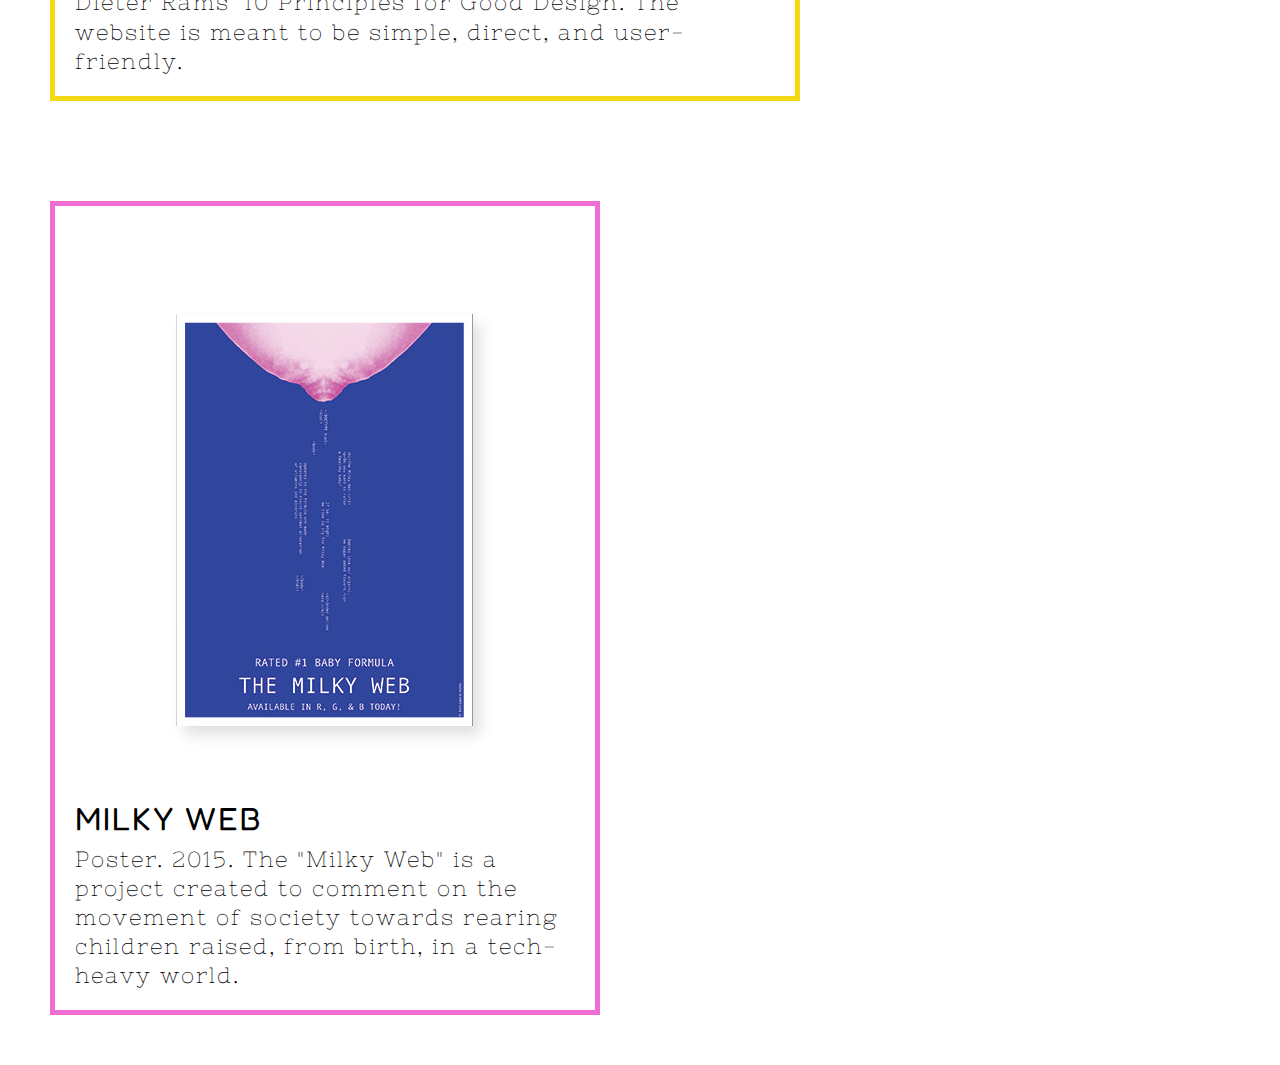
==== commit 5fab0e6c: "Added content to other pages besides home page, Changed image for Good Design" ====
--- a/index.html
+++ b/index.html
@@ -36,7 +36,7 @@
            <p>Concert Poster. 2015. Student Project. Designed for Catalan alt-rock band performance held in Barcelona, Catalunya, Spain.</p>
        </div>
        <div class="container3">
-           <div><img src="img/GoodDesign1-500.jpg"></div>
+           <div><img src="img/DesignUseful700.jpg"></div>
            <h1>10 PRINCIPLES FOR GOOD DESIGN</h1>
            <p>Website. 2015. Customized website created to promote Dieter Rams' 10 Principles for Good Design. The website is meant to be simple, direct, and user-friendly.</p>
        </div>
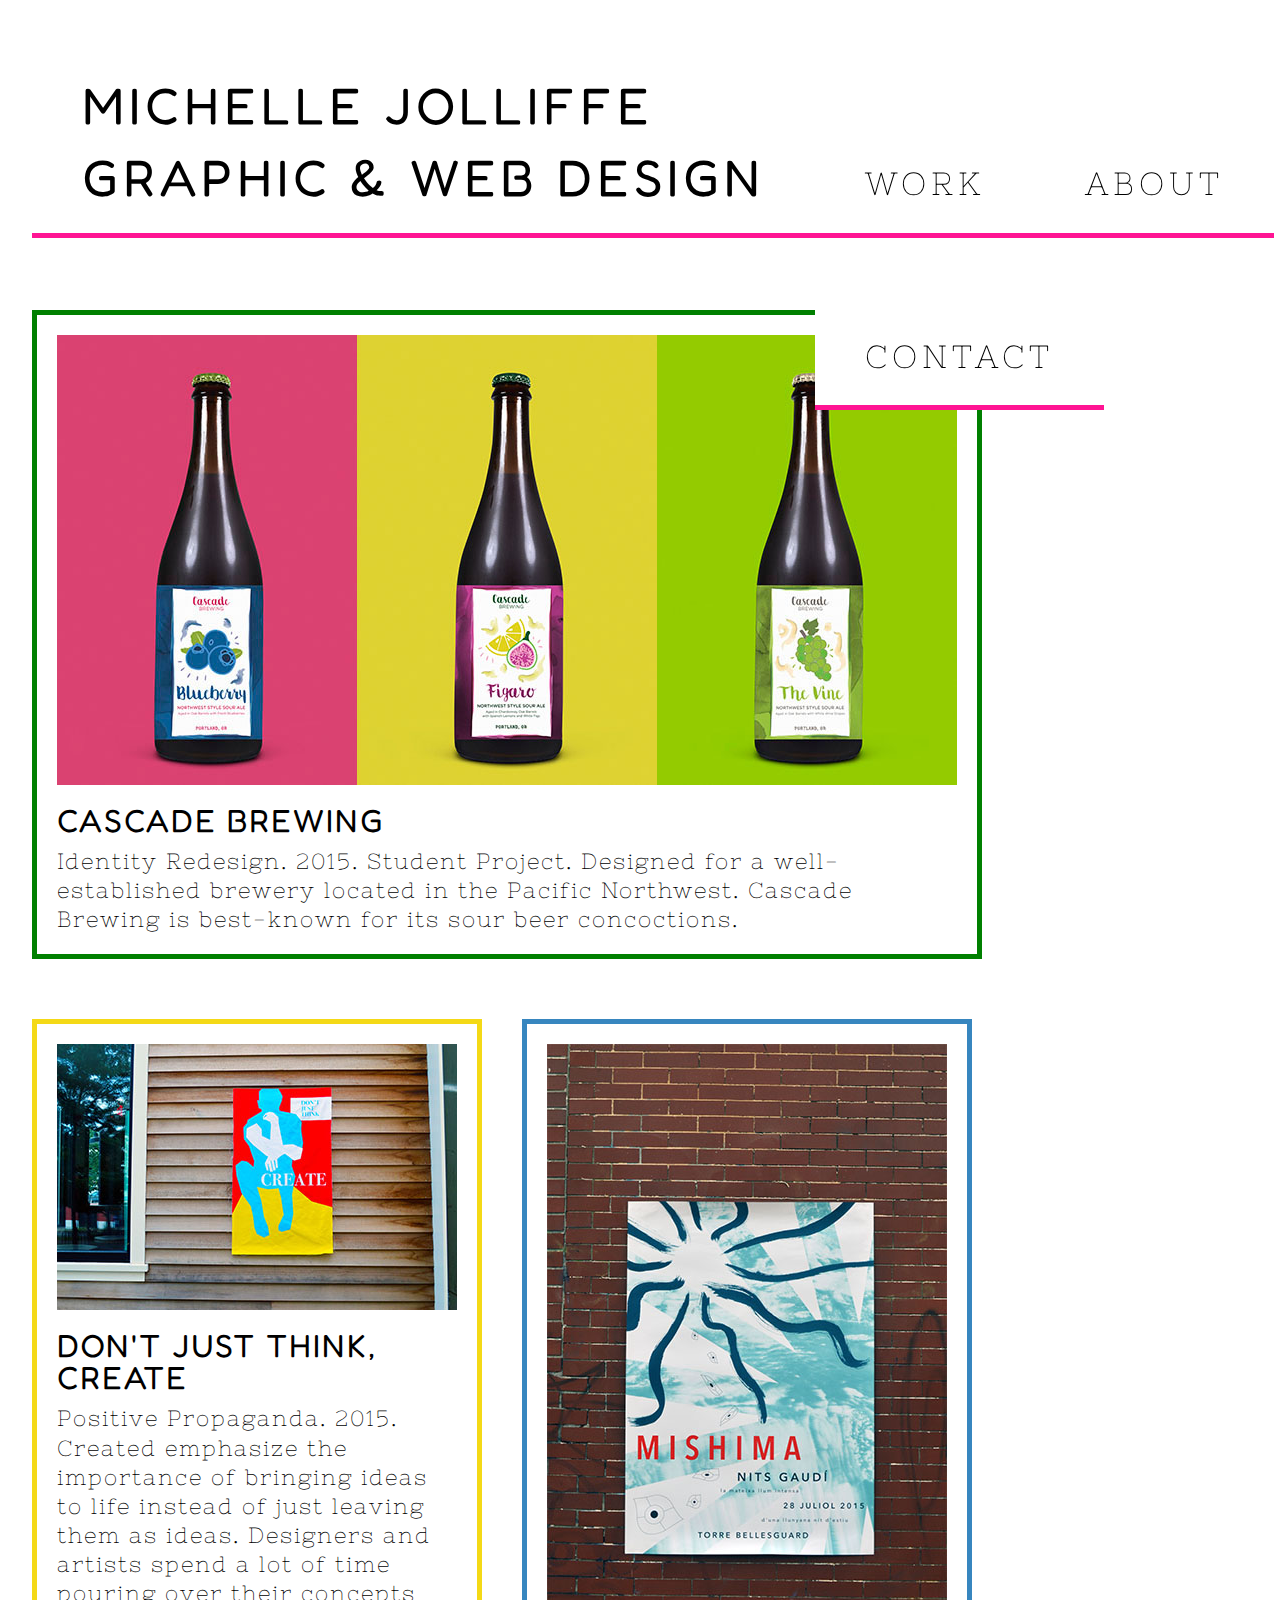
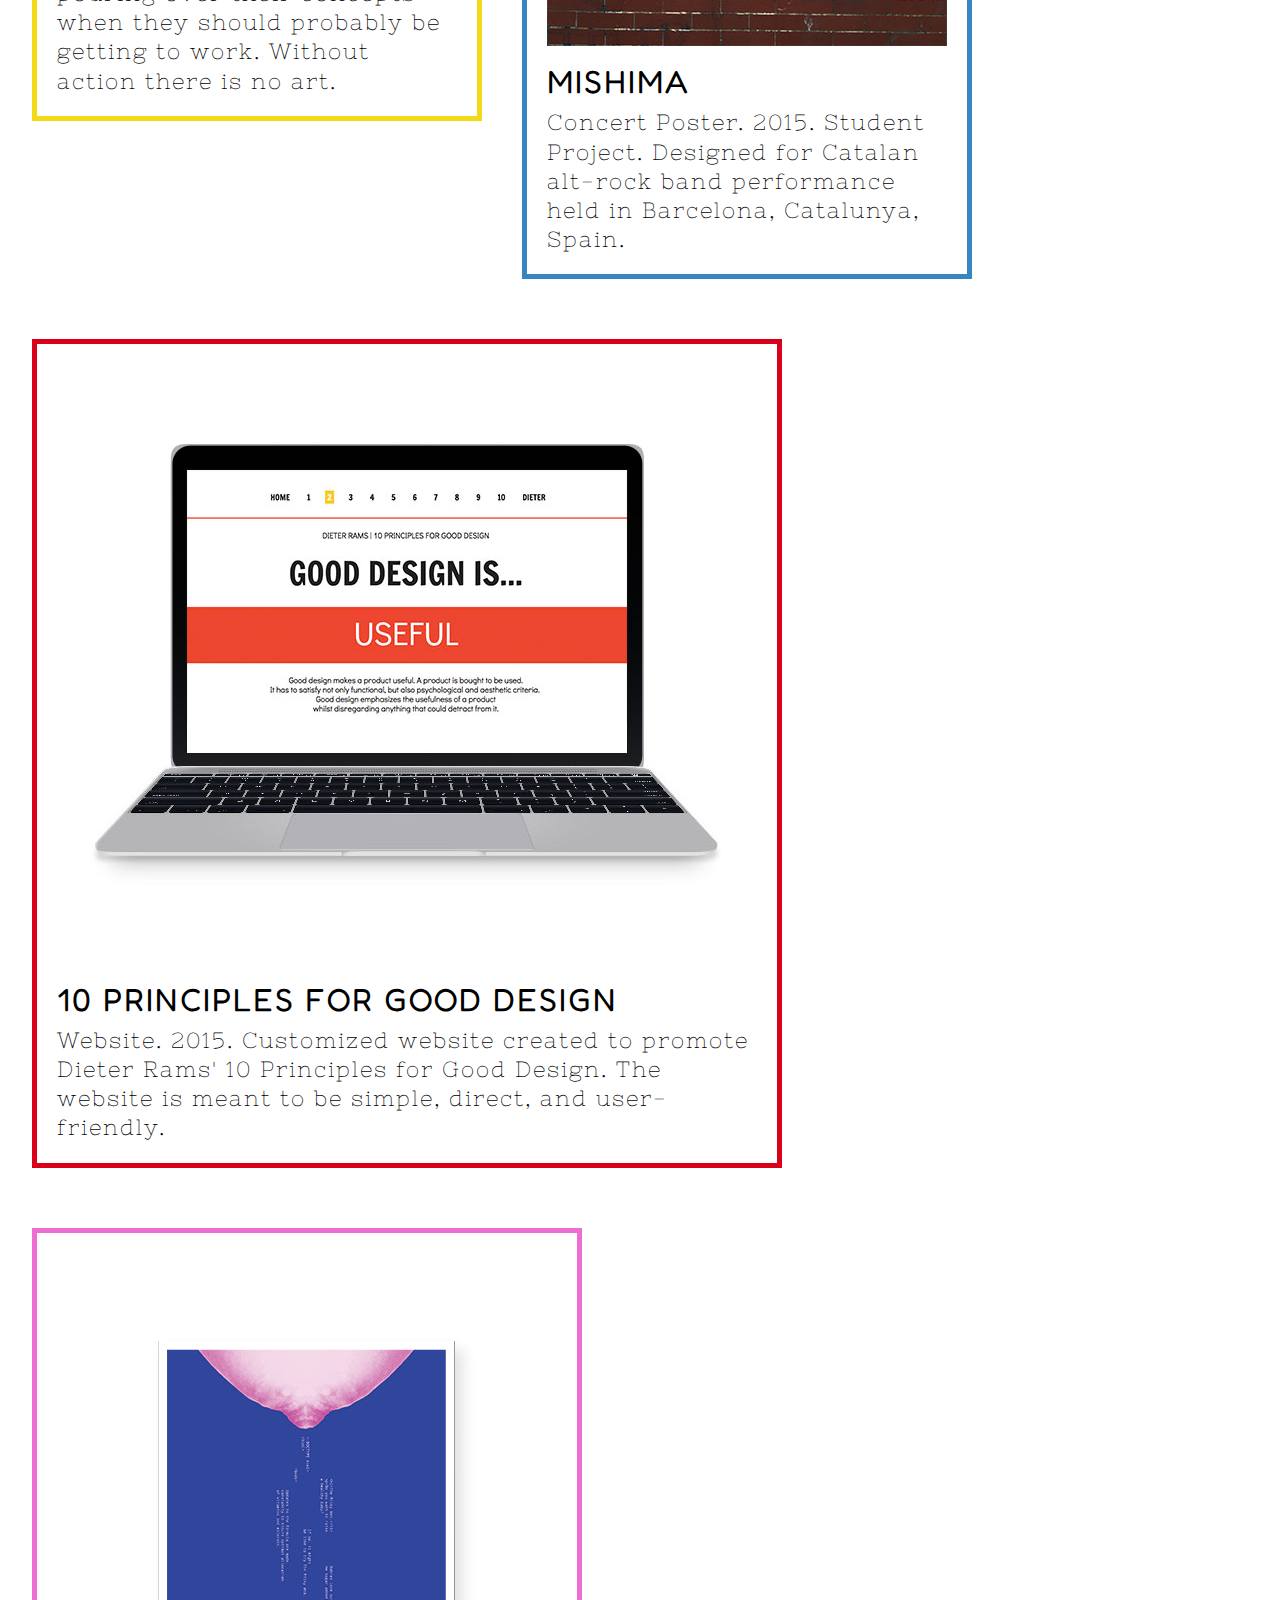
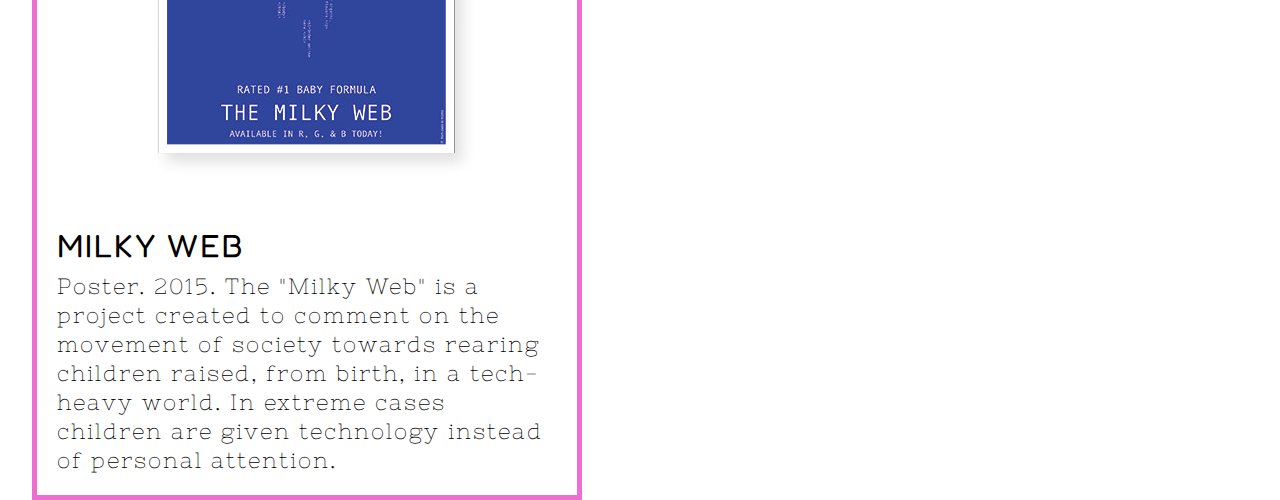
==== commit 6a5c740d: "Added content to Contact page and added JS lightbox" ====
--- a/index.html
+++ b/index.html
@@ -7,44 +7,51 @@
     <link rel="stylesheet" href="css/style.css">
     <link href='http://fonts.googleapis.com/css?family=Fredoka+One' rel='stylesheet' type='text/css'>
     <link href='http://fonts.googleapis.com/css?family=Nixie+One' rel='stylesheet' type='text/css'>
+    <link href="css/lightbox.css" rel="stylesheet">
 </head>
 <body>
    <header>
+   <div class="position">
       <nav>
          <ul>
-            <li><a href="index.html">MICHELLE JOLLIFFE | GRAPHIC & WEB DESIGN</a></li>
-            <li><a href="work.html">WORK</a></li>
-            <li><a href="about.html">ABOUT</a></li>
-            <li><a href="contact.html">CONTACT</a></li>
+            <li><a href="index.html"><em>MICHELLE JOLLIFFE<br>GRAPHIC & WEB DESIGN</em></a></li>
+             <div class="list">
+                <li><a href="work.html">WORK</a></li>
+                <li><a href="about.html">ABOUT</a></li>
+                <li><a href="contact.html">CONTACT</a></li>
+             </div>
          </ul>
       </nav>
+   </div>
    </header>
    <main>
-       <div class="container5">
-           <div><img src="img/Create400.jpg"></div>
-           <h1>DON'T JUST THINK, CREATE</h1>
-           <p>Positive Propaganda. 2015. Created to promote the concept of making over thinking. Designers and artists spend a lot of time pouring over their concepts when they should probably be getting to work. Without action there is no art.</p>
-       </div>
-       <div class="container2">
-           <div><img src="img/Beer.jpg"></div>
+       <div class="beer">
+           <a class="example-image-link" href="img/Beer.jpg" data-lightbox="example-1"><div><img class="enlarge" src="img/Beer.jpg"></div></a>
+           <a class="example-image-link" href="img/cactus600.jpg" data-lightbox="example-1"><div><img style="display: none;" class="enlarge" src="img/cactus600.jpg"></div></a>
            <h1>CASCADE BREWING</h1>
            <p>Identity Redesign. 2015. Student Project. Designed for a well-established brewery located in the Pacific Northwest. Cascade Brewing is best-known for its sour beer concoctions.</p>
        </div>
-       <div class="container">
+       <div class="create">
+           <div><img src="img/Create400.jpg"><a href="img/Create400.jpg" data-lightbox="Create"></a></div>
+           <h1>DON'T JUST THINK, CREATE</h1>
+           <p>Positive Propaganda. 2015. Created emphasize the importance of bringing ideas to life instead of just leaving them as ideas. Designers and artists spend a lot of time pouring over their concepts when they should probably be getting to work. Without action there is no art.</p>
+       </div>
+       <div class="mishima">
            <div><img src="img/mishima400.jpg"></div>
            <h1>MISHIMA</h1>
            <p>Concert Poster. 2015. Student Project. Designed for Catalan alt-rock band performance held in Barcelona, Catalunya, Spain.</p>
        </div>
-       <div class="container3">
+       <div class="design">
            <div><img src="img/DesignUseful700.jpg"></div>
            <h1>10 PRINCIPLES FOR GOOD DESIGN</h1>
            <p>Website. 2015. Customized website created to promote Dieter Rams' 10 Principles for Good Design. The website is meant to be simple, direct, and user-friendly.</p>
        </div>
-       <div class="container4">
+       <div class="boobs">
            <div><img src="img/BoobzWhite500.jpg"></div>
            <h1>MILKY WEB</h1>
-           <p>Poster. 2015. The "Milky Web" is a project created to comment on the movement of society towards rearing children raised, from birth, in a tech-heavy world.</p>
+           <p>Poster. 2015. The "Milky Web" is a project created to comment on the movement of society towards rearing children raised, from birth, in a tech-heavy world. In extreme cases children are given technology instead of personal attention.</p>
        </div>
+       <script src="js/lightbox-plus-jquery.js"></script>
    </main>
 </body>
 </html>
--- a/css/style.css
+++ b/css/style.css
@@ -70,9 +70,15 @@
   background: white;
 }
 
+body {
+  margin: 0 auto;
+  width: 95%;
+  overflow: auto;
+}
+
 li {
-  margin: 50px auto;
-  padding: 50px 80px;
+  margin: 20px auto;
+  padding: 50px 50px 20px;
   font-family: "Nixie One", cursive;
   font-size: 2em;
   float: left;
@@ -80,28 +86,61 @@
   line-height: 1.8em;
   display: block;
   border-bottom: 5px solid deeppink;
+  background-color: white;
 }
 
-li:first-of-type {
+em {
   font-family: "Fredoka One", cursive;
-  font-size: 2.5em;
-  width: 600px;
-  padding: 30px 80px;
-  line-height: 1.6em;
+  font-size: 1.6em;
+  line-height: 1.4em;
   border-bottom: none;
 }
 
-a {
+.list {
+  padding-top: 85px;
+}
+
+li a {
   color: black;
   text-decoration: none;
 }
 
-a:hover {
+li a:hover {
   color: deeppink;
 }
 
-.container {
-  margin: 50px;
+.position {
+  position: fixed;
+}
+
+main {
+  padding-top: 250px;
+}
+
+div {
+  overflow: auto;
+}
+
+.beer {
+  margin: 60px 40px 0px 0px;
+  padding: 20px;
+  border: 5px solid green;
+  overflow: scroll;
+  width: 900px;
+  float: left;
+}
+
+.create {
+  margin: 60px 40px 0px 0px;
+  padding: 20px;
+  border: 5px solid #f4d916;
+  overflow: scroll;
+  width: 400px;
+  float: left;
+}
+
+.mishima {
+  margin: 60px 40px 0px 0px;
   padding: 20px;
   border: 5px solid rgba(42, 126, 187, 0.94);
   overflow: scroll;
@@ -109,39 +148,21 @@
   float: left;
 }
 
-.container2 {
-  margin: 50px;
+.design {
+  margin: 60px 40px 0px 0px;
   padding: 20px;
-  border: 5px solid green;
-  overflow: scroll;
-  width: 900px;
-  float: left;
-}
-
-.container3 {
-  margin: 50px;
-  padding: 20px;
-  border: 5px solid #f4d916;
+  border: 5px solid #d9001a;
   overflow: scroll;
   width: 700px;
   float: left;
 }
 
-.container4 {
-  margin: 50px;
+.boobs {
+  margin: 60px 40px 0px 0px;
   padding: 20px;
   border: 5px solid #ed6dd2;
   overflow: scroll;
   width: 500px;
-  float: left;
-}
-
-.container5 {
-  margin: 50px;
-  padding: 20px;
-  border: 5px solid #f4d916;
-  overflow: scroll;
-  width: 400px;
   float: left;
 }
 
@@ -164,4 +185,5 @@
   display: block;
   alignment: center;
   padding: 0px 20px 20px 0px;
+  width: 100%;
 }
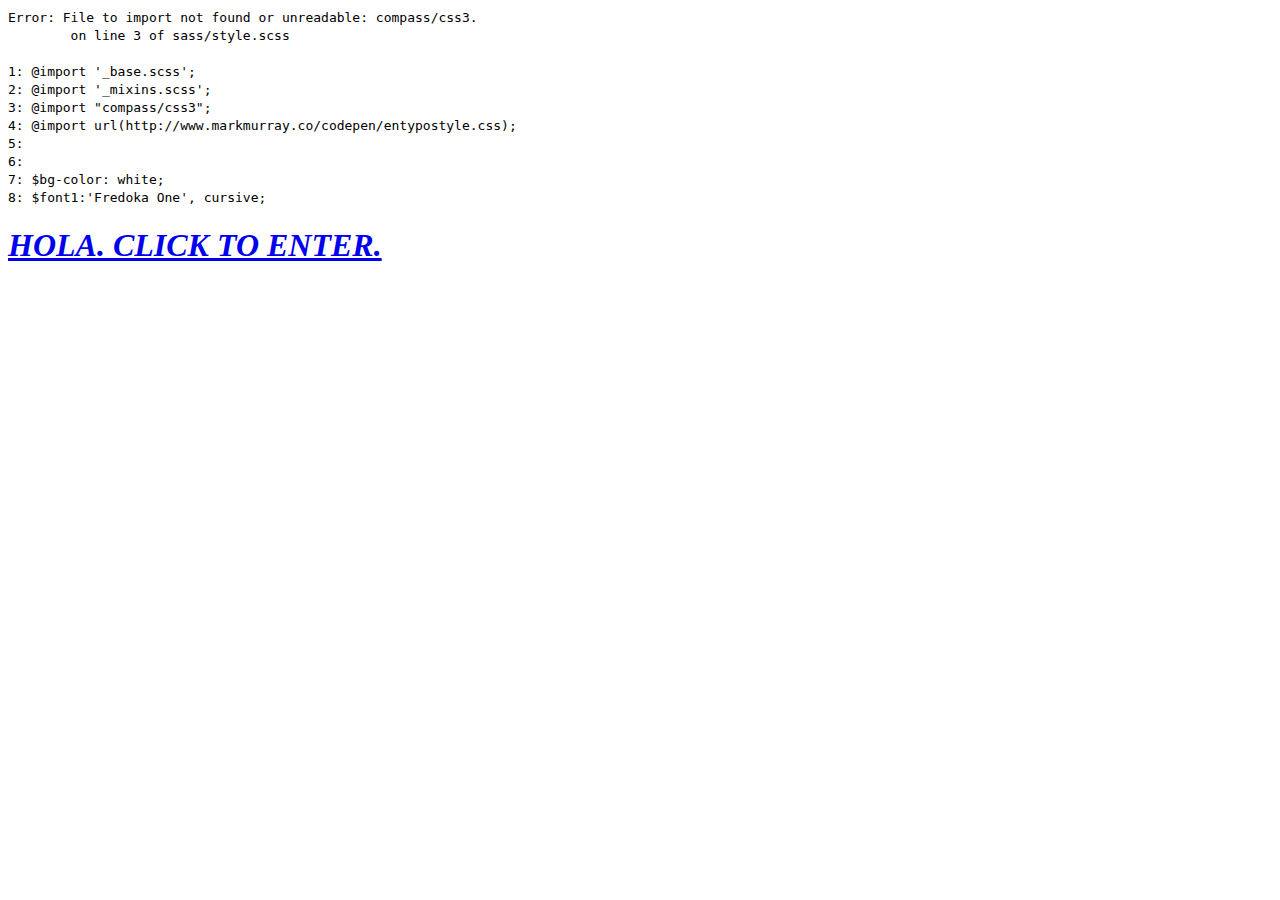
==== commit ad548570: "Added welcome page and fixed links" ====
--- a/index.html
+++ b/index.html
@@ -9,49 +9,14 @@
     <link href='http://fonts.googleapis.com/css?family=Nixie+One' rel='stylesheet' type='text/css'>
     <link href="css/lightbox.css" rel="stylesheet">
 </head>
+<style>
+    html {
+     background: url("img/bg.jpg") fixed no-repeat;
+    }
+</style>
 <body>
-   <header>
-   <div class="position">
-      <nav>
-         <ul>
-            <li><a href="index.html"><em>MICHELLE JOLLIFFE<br>GRAPHIC & WEB DESIGN</em></a></li>
-             <div class="list">
-                <li><a href="work.html">WORK</a></li>
-                <li><a href="about.html">ABOUT</a></li>
-                <li><a href="contact.html">CONTACT</a></li>
-             </div>
-         </ul>
-      </nav>
-   </div>
-   </header>
-   <main>
-       <div class="beer">
-           <a class="example-image-link" href="img/Beer.jpg" data-lightbox="example-1"><div><img class="enlarge" src="img/Beer.jpg"></div></a>
-           <a class="example-image-link" href="img/cactus600.jpg" data-lightbox="example-1"><div><img style="display: none;" class="enlarge" src="img/cactus600.jpg"></div></a>
-           <h1>CASCADE BREWING</h1>
-           <p>Identity Redesign. 2015. Student Project. Designed for a well-established brewery located in the Pacific Northwest. Cascade Brewing is best-known for its sour beer concoctions.</p>
-       </div>
-       <div class="create">
-           <div><img src="img/Create400.jpg"><a href="img/Create400.jpg" data-lightbox="Create"></a></div>
-           <h1>DON'T JUST THINK, CREATE</h1>
-           <p>Positive Propaganda. 2015. Created emphasize the importance of bringing ideas to life instead of just leaving them as ideas. Designers and artists spend a lot of time pouring over their concepts when they should probably be getting to work. Without action there is no art.</p>
-       </div>
-       <div class="mishima">
-           <div><img src="img/mishima400.jpg"></div>
-           <h1>MISHIMA</h1>
-           <p>Concert Poster. 2015. Student Project. Designed for Catalan alt-rock band performance held in Barcelona, Catalunya, Spain.</p>
-       </div>
-       <div class="design">
-           <div><img src="img/DesignUseful700.jpg"></div>
-           <h1>10 PRINCIPLES FOR GOOD DESIGN</h1>
-           <p>Website. 2015. Customized website created to promote Dieter Rams' 10 Principles for Good Design. The website is meant to be simple, direct, and user-friendly.</p>
-       </div>
-       <div class="boobs">
-           <div><img src="img/BoobzWhite500.jpg"></div>
-           <h1>MILKY WEB</h1>
-           <p>Poster. 2015. The "Milky Web" is a project created to comment on the movement of society towards rearing children raised, from birth, in a tech-heavy world. In extreme cases children are given technology instead of personal attention.</p>
-       </div>
-       <script src="js/lightbox-plus-jquery.js"></script>
+   <main id="home">
+       <h1><i><a href="work.html">HOLA. CLICK TO ENTER.</a></i></h1>
    </main>
 </body>
 </html>
--- a/css/style.css
+++ b/css/style.css
@@ -1,189 +1,57 @@
-/* http://meyerweb.com/eric/tools/css/reset/
-   v2.0 | 20110126
-   License: none (public domain)
+/*
+Error: File to import not found or unreadable: compass/css3.
+        on line 3 of sass/style.scss
+
+1: @import '_base.scss';
+2: @import '_mixins.scss';
+3: @import "compass/css3";
+4: @import url(http://www.markmurray.co/codepen/entypostyle.css);
+5: 
+6: 
+7: $bg-color: white;
+8: $font1:'Fredoka One', cursive;
+
+Backtrace:
+sass/style.scss:3
+/Library/Ruby/Gems/2.0.0/gems/sass-3.4.16/lib/sass/tree/import_node.rb:67:in `rescue in import'
+/Library/Ruby/Gems/2.0.0/gems/sass-3.4.16/lib/sass/tree/import_node.rb:45:in `import'
+/Library/Ruby/Gems/2.0.0/gems/sass-3.4.16/lib/sass/tree/import_node.rb:28:in `imported_file'
+/Library/Ruby/Gems/2.0.0/gems/sass-3.4.16/lib/sass/tree/import_node.rb:37:in `css_import?'
+/Library/Ruby/Gems/2.0.0/gems/sass-3.4.16/lib/sass/tree/visitors/perform.rb:311:in `visit_import'
+/Library/Ruby/Gems/2.0.0/gems/sass-3.4.16/lib/sass/tree/visitors/base.rb:36:in `visit'
+/Library/Ruby/Gems/2.0.0/gems/sass-3.4.16/lib/sass/tree/visitors/perform.rb:158:in `block in visit'
+/Library/Ruby/Gems/2.0.0/gems/sass-3.4.16/lib/sass/stack.rb:79:in `block in with_base'
+/Library/Ruby/Gems/2.0.0/gems/sass-3.4.16/lib/sass/stack.rb:115:in `with_frame'
+/Library/Ruby/Gems/2.0.0/gems/sass-3.4.16/lib/sass/stack.rb:79:in `with_base'
+/Library/Ruby/Gems/2.0.0/gems/sass-3.4.16/lib/sass/tree/visitors/perform.rb:158:in `visit'
+/Library/Ruby/Gems/2.0.0/gems/sass-3.4.16/lib/sass/tree/visitors/base.rb:52:in `block in visit_children'
+/Library/Ruby/Gems/2.0.0/gems/sass-3.4.16/lib/sass/tree/visitors/base.rb:52:in `map'
+/Library/Ruby/Gems/2.0.0/gems/sass-3.4.16/lib/sass/tree/visitors/base.rb:52:in `visit_children'
+/Library/Ruby/Gems/2.0.0/gems/sass-3.4.16/lib/sass/tree/visitors/perform.rb:167:in `block in visit_children'
+/Library/Ruby/Gems/2.0.0/gems/sass-3.4.16/lib/sass/tree/visitors/perform.rb:179:in `with_environment'
+/Library/Ruby/Gems/2.0.0/gems/sass-3.4.16/lib/sass/tree/visitors/perform.rb:166:in `visit_children'
+/Library/Ruby/Gems/2.0.0/gems/sass-3.4.16/lib/sass/tree/visitors/base.rb:36:in `block in visit'
+/Library/Ruby/Gems/2.0.0/gems/sass-3.4.16/lib/sass/tree/visitors/perform.rb:186:in `visit_root'
+/Library/Ruby/Gems/2.0.0/gems/sass-3.4.16/lib/sass/tree/visitors/base.rb:36:in `visit'
+/Library/Ruby/Gems/2.0.0/gems/sass-3.4.16/lib/sass/tree/visitors/perform.rb:157:in `visit'
+/Library/Ruby/Gems/2.0.0/gems/sass-3.4.16/lib/sass/tree/visitors/perform.rb:8:in `visit'
+/Library/Ruby/Gems/2.0.0/gems/sass-3.4.16/lib/sass/tree/root_node.rb:36:in `css_tree'
+/Library/Ruby/Gems/2.0.0/gems/sass-3.4.16/lib/sass/tree/root_node.rb:20:in `render'
+/Library/Ruby/Gems/2.0.0/gems/sass-3.4.16/lib/sass/engine.rb:278:in `render'
+/Library/Ruby/Gems/2.0.0/gems/sass-3.4.16/lib/sass/plugin/compiler.rb:492:in `update_stylesheet'
+/Library/Ruby/Gems/2.0.0/gems/sass-3.4.16/lib/sass/plugin/compiler.rb:215:in `block in update_stylesheets'
+/Library/Ruby/Gems/2.0.0/gems/sass-3.4.16/lib/sass/plugin/compiler.rb:209:in `each'
+/Library/Ruby/Gems/2.0.0/gems/sass-3.4.16/lib/sass/plugin/compiler.rb:209:in `update_stylesheets'
+/Library/Ruby/Gems/2.0.0/gems/sass-3.4.16/lib/sass/plugin/compiler.rb:470:in `on_file_changed'
+/Library/Ruby/Gems/2.0.0/gems/sass-3.4.16/lib/sass/plugin/compiler.rb:328:in `block in watch'
+/Library/Ruby/Gems/2.0.0/gems/sass-3.4.16/vendor/listen/lib/listen/listener.rb:252:in `call'
+/Library/Ruby/Gems/2.0.0/gems/sass-3.4.16/vendor/listen/lib/listen/listener.rb:252:in `on_change'
+/Library/Ruby/Gems/2.0.0/gems/sass-3.4.16/vendor/listen/lib/listen/listener.rb:290:in `block in initialize_adapter'
+/Library/Ruby/Gems/2.0.0/gems/sass-3.4.16/vendor/listen/lib/listen/adapters/polling.rb:48:in `call'
+/Library/Ruby/Gems/2.0.0/gems/sass-3.4.16/vendor/listen/lib/listen/adapters/polling.rb:48:in `poll_changed_directories'
+/Library/Ruby/Gems/2.0.0/gems/sass-3.4.16/vendor/listen/lib/listen/adapter.rb:299:in `block in start_poller'
 */
-html, body, div, span, applet, object, iframe,
-h1, h2, h3, h4, h5, h6, p, blockquote, pre,
-a, abbr, acronym, address, big, cite, code,
-del, dfn, em, img, ins, kbd, q, s, samp,
-small, strike, strong, sub, sup, tt, var,
-b, u, i, center,
-dl, dt, dd, ol, ul, li,
-fieldset, form, label, legend,
-table, caption, tbody, tfoot, thead, tr, th, td,
-article, aside, canvas, details, embed,
-figure, figcaption, footer, header, hgroup,
-menu, nav, output, ruby, section, summary,
-time, mark, audio, video {
-  margin: 0;
-  padding: 0;
-  border: 0;
-  font-size: 100%;
-  font: inherit;
-  vertical-align: baseline;
-}
-
-/* HTML5 display-role reset for older browsers */
-article, aside, details, figcaption, figure,
-footer, header, hgroup, menu, nav, section {
-  display: block;
-}
-
-body {
-  line-height: 1;
-}
-
-ol, ul {
-  list-style: none;
-}
-
-blockquote, q {
-  quotes: none;
-}
-
-blockquote:before, blockquote:after,
-q:before, q:after {
-  content: '';
-  content: none;
-}
-
-table {
-  border-collapse: collapse;
-  border-spacing: 0;
-}
-
-/* ------------------------------------------------------------------------------ *\
-   BORDER RADIUS
-\* ------------------------------------------------------------------------------ */
-/* ------------------------------------------------------------------------------ *\
-   TRANSITION
-\* ------------------------------------------------------------------------------ */
-/* ------------------------------------------------------------------------------ *\
-   BOX SHADOW
-\* ------------------------------------------------------------------------------ */
-/* ------------------------------------------------------------------------------ *\
-   LINEAR GRADIENT
-
-   Author: Dan Cederholm
-\* ------------------------------------------------------------------------------ */
-html {
-  background: white;
-}
-
-body {
-  margin: 0 auto;
-  width: 95%;
-  overflow: auto;
-}
-
-li {
-  margin: 20px auto;
-  padding: 50px 50px 20px;
-  font-family: "Nixie One", cursive;
-  font-size: 2em;
-  float: left;
-  letter-spacing: 5px;
-  line-height: 1.8em;
-  display: block;
-  border-bottom: 5px solid deeppink;
-  background-color: white;
-}
-
-em {
-  font-family: "Fredoka One", cursive;
-  font-size: 1.6em;
-  line-height: 1.4em;
-  border-bottom: none;
-}
-
-.list {
-  padding-top: 85px;
-}
-
-li a {
-  color: black;
-  text-decoration: none;
-}
-
-li a:hover {
-  color: deeppink;
-}
-
-.position {
-  position: fixed;
-}
-
-main {
-  padding-top: 250px;
-}
-
-div {
-  overflow: auto;
-}
-
-.beer {
-  margin: 60px 40px 0px 0px;
-  padding: 20px;
-  border: 5px solid green;
-  overflow: scroll;
-  width: 900px;
-  float: left;
-}
-
-.create {
-  margin: 60px 40px 0px 0px;
-  padding: 20px;
-  border: 5px solid #f4d916;
-  overflow: scroll;
-  width: 400px;
-  float: left;
-}
-
-.mishima {
-  margin: 60px 40px 0px 0px;
-  padding: 20px;
-  border: 5px solid rgba(42, 126, 187, 0.94);
-  overflow: scroll;
-  width: 400px;
-  float: left;
-}
-
-.design {
-  margin: 60px 40px 0px 0px;
-  padding: 20px;
-  border: 5px solid #d9001a;
-  overflow: scroll;
-  width: 700px;
-  float: left;
-}
-
-.boobs {
-  margin: 60px 40px 0px 0px;
-  padding: 20px;
-  border: 5px solid #ed6dd2;
-  overflow: scroll;
-  width: 500px;
-  float: left;
-}
-
-h1 {
-  font-family: "Fredoka One", cursive;
-  font-size: 2em;
-  letter-spacing: 2px;
-}
-
-p {
-  font-family: "Nixie One", cursive;
-  font-size: 1.4em;
-  letter-spacing: 2px;
-  line-height: 1.3em;
-  text-align: left;
-  padding-top: 10px;
-}
-
-img {
-  display: block;
-  alignment: center;
-  padding: 0px 20px 20px 0px;
-  width: 100%;
-}
+body:before {
+  white-space: pre;
+  font-family: monospace;
+  content: "Error: File to import not found or unreadable: compass/css3.\A         on line 3 of sass/style.scss\A \A 1: @import '_base.scss';\A 2: @import '_mixins.scss';\A 3: @import \"compass/css3\";\A 4: @import url(http://www.markmurray.co/codepen/entypostyle.css);\A 5: \A 6: \A 7: $bg-color: white;\A 8: $font1:'Fredoka One', cursive;"; }
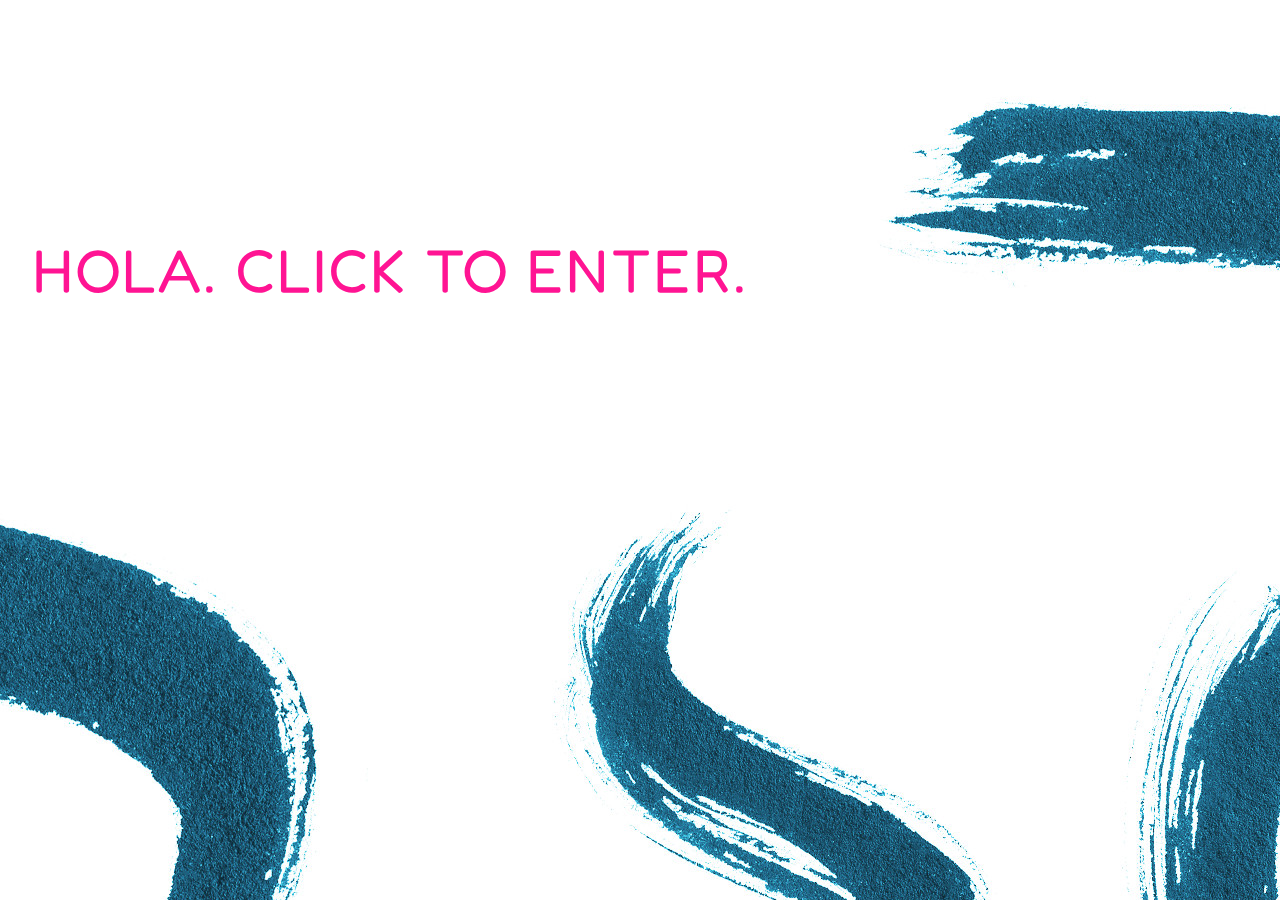
==== commit b7dabab2: "Redirected main title to work.html, added social media link for githum" ====
--- a/index.html
+++ b/index.html
@@ -16,7 +16,7 @@
 </style>
 <body>
    <main id="home">
-       <h1><i><a href="work.html">HOLA. CLICK TO ENTER.</a></i></h1>
+       <h1><a href="work.html">HOLA. CLICK TO ENTER.</a></h1>
    </main>
 </body>
 </html>
--- a/css/style.css
+++ b/css/style.css
@@ -1,57 +1,236 @@
-/*
-Error: File to import not found or unreadable: compass/css3.
-        on line 3 of sass/style.scss
-
-1: @import '_base.scss';
-2: @import '_mixins.scss';
-3: @import "compass/css3";
-4: @import url(http://www.markmurray.co/codepen/entypostyle.css);
-5: 
-6: 
-7: $bg-color: white;
-8: $font1:'Fredoka One', cursive;
-
-Backtrace:
-sass/style.scss:3
-/Library/Ruby/Gems/2.0.0/gems/sass-3.4.16/lib/sass/tree/import_node.rb:67:in `rescue in import'
-/Library/Ruby/Gems/2.0.0/gems/sass-3.4.16/lib/sass/tree/import_node.rb:45:in `import'
-/Library/Ruby/Gems/2.0.0/gems/sass-3.4.16/lib/sass/tree/import_node.rb:28:in `imported_file'
-/Library/Ruby/Gems/2.0.0/gems/sass-3.4.16/lib/sass/tree/import_node.rb:37:in `css_import?'
-/Library/Ruby/Gems/2.0.0/gems/sass-3.4.16/lib/sass/tree/visitors/perform.rb:311:in `visit_import'
-/Library/Ruby/Gems/2.0.0/gems/sass-3.4.16/lib/sass/tree/visitors/base.rb:36:in `visit'
-/Library/Ruby/Gems/2.0.0/gems/sass-3.4.16/lib/sass/tree/visitors/perform.rb:158:in `block in visit'
-/Library/Ruby/Gems/2.0.0/gems/sass-3.4.16/lib/sass/stack.rb:79:in `block in with_base'
-/Library/Ruby/Gems/2.0.0/gems/sass-3.4.16/lib/sass/stack.rb:115:in `with_frame'
-/Library/Ruby/Gems/2.0.0/gems/sass-3.4.16/lib/sass/stack.rb:79:in `with_base'
-/Library/Ruby/Gems/2.0.0/gems/sass-3.4.16/lib/sass/tree/visitors/perform.rb:158:in `visit'
-/Library/Ruby/Gems/2.0.0/gems/sass-3.4.16/lib/sass/tree/visitors/base.rb:52:in `block in visit_children'
-/Library/Ruby/Gems/2.0.0/gems/sass-3.4.16/lib/sass/tree/visitors/base.rb:52:in `map'
-/Library/Ruby/Gems/2.0.0/gems/sass-3.4.16/lib/sass/tree/visitors/base.rb:52:in `visit_children'
-/Library/Ruby/Gems/2.0.0/gems/sass-3.4.16/lib/sass/tree/visitors/perform.rb:167:in `block in visit_children'
-/Library/Ruby/Gems/2.0.0/gems/sass-3.4.16/lib/sass/tree/visitors/perform.rb:179:in `with_environment'
-/Library/Ruby/Gems/2.0.0/gems/sass-3.4.16/lib/sass/tree/visitors/perform.rb:166:in `visit_children'
-/Library/Ruby/Gems/2.0.0/gems/sass-3.4.16/lib/sass/tree/visitors/base.rb:36:in `block in visit'
-/Library/Ruby/Gems/2.0.0/gems/sass-3.4.16/lib/sass/tree/visitors/perform.rb:186:in `visit_root'
-/Library/Ruby/Gems/2.0.0/gems/sass-3.4.16/lib/sass/tree/visitors/base.rb:36:in `visit'
-/Library/Ruby/Gems/2.0.0/gems/sass-3.4.16/lib/sass/tree/visitors/perform.rb:157:in `visit'
-/Library/Ruby/Gems/2.0.0/gems/sass-3.4.16/lib/sass/tree/visitors/perform.rb:8:in `visit'
-/Library/Ruby/Gems/2.0.0/gems/sass-3.4.16/lib/sass/tree/root_node.rb:36:in `css_tree'
-/Library/Ruby/Gems/2.0.0/gems/sass-3.4.16/lib/sass/tree/root_node.rb:20:in `render'
-/Library/Ruby/Gems/2.0.0/gems/sass-3.4.16/lib/sass/engine.rb:278:in `render'
-/Library/Ruby/Gems/2.0.0/gems/sass-3.4.16/lib/sass/plugin/compiler.rb:492:in `update_stylesheet'
-/Library/Ruby/Gems/2.0.0/gems/sass-3.4.16/lib/sass/plugin/compiler.rb:215:in `block in update_stylesheets'
-/Library/Ruby/Gems/2.0.0/gems/sass-3.4.16/lib/sass/plugin/compiler.rb:209:in `each'
-/Library/Ruby/Gems/2.0.0/gems/sass-3.4.16/lib/sass/plugin/compiler.rb:209:in `update_stylesheets'
-/Library/Ruby/Gems/2.0.0/gems/sass-3.4.16/lib/sass/plugin/compiler.rb:470:in `on_file_changed'
-/Library/Ruby/Gems/2.0.0/gems/sass-3.4.16/lib/sass/plugin/compiler.rb:328:in `block in watch'
-/Library/Ruby/Gems/2.0.0/gems/sass-3.4.16/vendor/listen/lib/listen/listener.rb:252:in `call'
-/Library/Ruby/Gems/2.0.0/gems/sass-3.4.16/vendor/listen/lib/listen/listener.rb:252:in `on_change'
-/Library/Ruby/Gems/2.0.0/gems/sass-3.4.16/vendor/listen/lib/listen/listener.rb:290:in `block in initialize_adapter'
-/Library/Ruby/Gems/2.0.0/gems/sass-3.4.16/vendor/listen/lib/listen/adapters/polling.rb:48:in `call'
-/Library/Ruby/Gems/2.0.0/gems/sass-3.4.16/vendor/listen/lib/listen/adapters/polling.rb:48:in `poll_changed_directories'
-/Library/Ruby/Gems/2.0.0/gems/sass-3.4.16/vendor/listen/lib/listen/adapter.rb:299:in `block in start_poller'
+/* http://meyerweb.com/eric/tools/css/reset/
+   v2.0 | 20110126
+   License: none (public domain)
 */
-body:before {
-  white-space: pre;
-  font-family: monospace;
-  content: "Error: File to import not found or unreadable: compass/css3.\A         on line 3 of sass/style.scss\A \A 1: @import '_base.scss';\A 2: @import '_mixins.scss';\A 3: @import \"compass/css3\";\A 4: @import url(http://www.markmurray.co/codepen/entypostyle.css);\A 5: \A 6: \A 7: $bg-color: white;\A 8: $font1:'Fredoka One', cursive;"; }
+html, body, div, span, applet, object, iframe,
+h1, h2, h3, h4, h5, h6, p, blockquote, pre,
+a, abbr, acronym, address, big, cite, code,
+del, dfn, em, img, ins, kbd, q, s, samp,
+small, strike, strong, sub, sup, tt, var,
+b, u, i, center,
+dl, dt, dd, ol, ul, li,
+fieldset, form, label, legend,
+table, caption, tbody, tfoot, thead, tr, th, td,
+article, aside, canvas, details, embed,
+figure, figcaption, footer, header, hgroup,
+menu, nav, output, ruby, section, summary,
+time, mark, audio, video {
+  margin: 0;
+  padding: 0;
+  border: 0;
+  font-size: 100%;
+  font: inherit;
+  vertical-align: baseline;
+}
+
+/* HTML5 display-role reset for older browsers */
+article, aside, details, figcaption, figure,
+footer, header, hgroup, menu, nav, section {
+  display: block;
+}
+
+body {
+  line-height: 1;
+}
+
+ol, ul {
+  list-style: none;
+}
+
+blockquote, q {
+  quotes: none;
+}
+
+blockquote:before, blockquote:after,
+q:before, q:after {
+  content: '';
+  content: none;
+}
+
+table {
+  border-collapse: collapse;
+  border-spacing: 0;
+}
+
+/* ------------------------------------------------------------------------------ *\
+   BORDER RADIUS
+\* ------------------------------------------------------------------------------ */
+/* ------------------------------------------------------------------------------ *\
+   TRANSITION
+\* ------------------------------------------------------------------------------ */
+/* ------------------------------------------------------------------------------ *\
+   BOX SHADOW
+\* ------------------------------------------------------------------------------ */
+/* ------------------------------------------------------------------------------ *\
+   LINEAR GRADIENT
+
+   Author: Dan Cederholm
+\* ------------------------------------------------------------------------------ */
+html {
+  background: white;
+}
+
+body {
+  margin: 0 auto;
+  width: 95%;
+  overflow: auto;
+}
+
+li {
+  padding: 50px 50px 30px;
+  font-family: "Nixie One", cursive;
+  font-size: 1.4em;
+  float: left;
+  letter-spacing: 5px;
+  line-height: 1.8em;
+  display: block;
+  border-bottom: 5px solid deeppink;
+  background-color: white;
+}
+
+em {
+  font-family: "Fredoka One", cursive;
+  font-size: 1.4em;
+  line-height: 1.2em;
+}
+
+.list {
+  padding-top: 44px;
+  background-color: white;
+}
+
+li a {
+  color: black;
+  text-decoration: none;
+}
+
+li a:hover {
+  color: deeppink;
+}
+
+.position {
+  position: fixed;
+}
+
+main {
+  padding-top: 220px;
+}
+
+div {
+  overflow: auto;
+}
+
+.beer {
+  margin: 0px 91px 0px 0px;
+  padding: 20px;
+  border: 5px solid green;
+  overflow: scroll;
+  width: 600px;
+  float: left;
+}
+
+.create {
+  margin: 0px 40px 0px 0px;
+  padding: 20px;
+  border: 5px solid #f4d916;
+  overflow: scroll;
+  width: 420px;
+  float: left;
+}
+
+.mishima {
+  margin: 40px 91px 0px 0px;
+  padding: 20px;
+  border: 5px solid rgba(42, 126, 187, 0.94);
+  overflow: scroll;
+  width: 400px;
+  float: left;
+}
+
+.design {
+  margin: 40px 40px 0px 0px;
+  padding: 20px;
+  border: 5px solid #d9001a;
+  overflow: scroll;
+  width: 620px;
+  float: left;
+}
+
+.boobs {
+  margin: 40px 40px 0px 0px;
+  padding: 20px;
+  border: 5px solid #ed6dd2;
+  overflow: scroll;
+  width: 500px;
+  float: left;
+  clear: left;
+}
+
+h1 {
+  font-family: "Fredoka One", cursive;
+  font-size: 1.4em;
+  letter-spacing: 2px;
+  padding-top: 20px;
+}
+
+p {
+  font-family: "Nixie One", cursive;
+  font-size: 1.4em;
+  letter-spacing: 2px;
+  line-height: 1.3em;
+  text-align: left;
+  padding-top: 10px;
+}
+
+img {
+  display: block;
+  alignment: center;
+  padding: 0px 20px 20px 0px;
+  width: 100%;
+}
+
+strong {
+  font-family: "Fredoka One", cursive;
+  font-size: 1.4em;
+  line-height: 3em;
+  padding-left: 50px;
+  color: #42c1ed;
+}
+
+h2 {
+  font-family: "Nixie One", cursive;
+  font-size: 1.4em;
+  letter-spacing: 2px;
+  line-height: 1.3em;
+  text-align: left;
+  padding: 20px 50px;
+}
+
+span {
+  padding-top: 100px;
+}
+
+i {
+  color: deeppink;
+  padding-left: 50px;
+}
+
+#home {
+  font-size: 2.7em;
+  text-decoration: none;
+}
+
+#home a {
+  color: deeppink;
+  text-decoration: none;
+}
+
+ /*
+.enlarge {
+  transition: all .2s ease-in-out;
+}
+
+.enlarge:hover {
+  transform: scale(4.0);
+}
+ */
